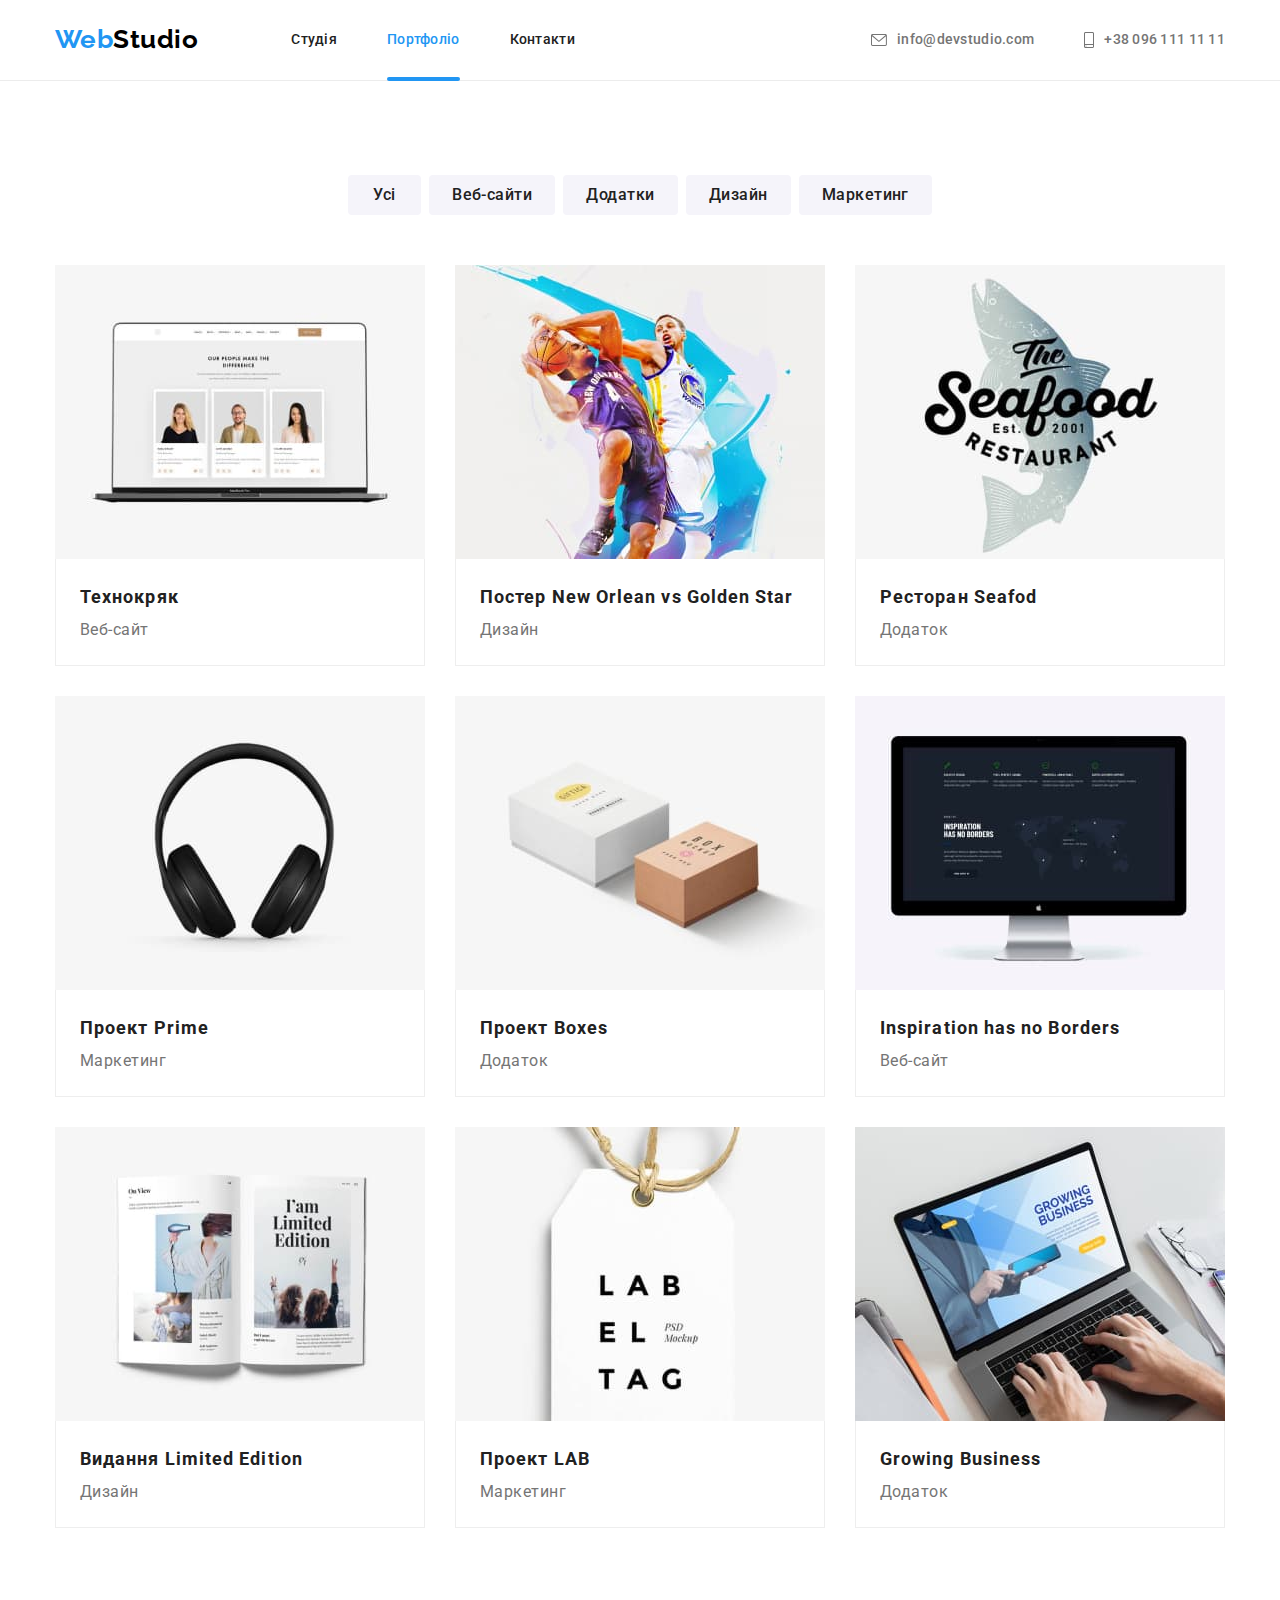
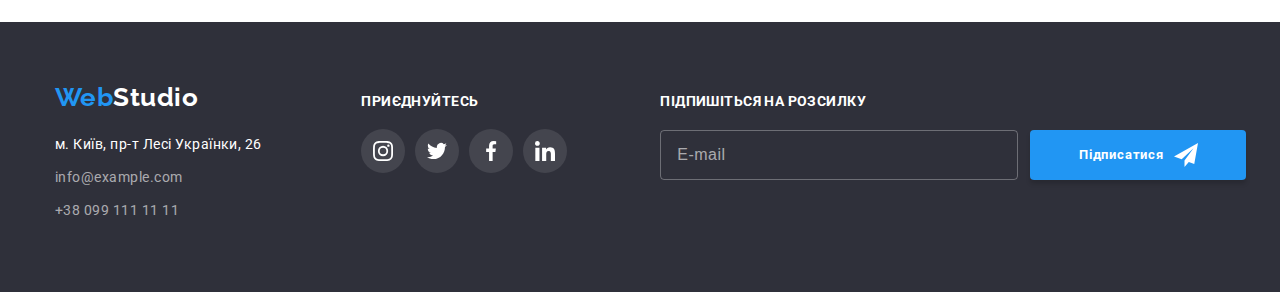
==== portfolio.html @ 1c7adef2 "initial commit" ====
<!DOCTYPE html>
<html lang="uk">
  <head>
    <meta charset="UTF-8" />
    <meta name="viewport" content="width=device-width, initial-scale=1.0" />
    <title>Студія</title>
    <link rel="preconnect" href="https://fonts.googleapis.com" />
    <link rel="preconnect" href="https://fonts.gstatic.com" crossorigin />
    <link
      href="https://fonts.googleapis.com/css2?family=Raleway:wght@700&family=Roboto:wght@400;500;700;900&display=swap"
      rel="stylesheet"
    />
    <link
      rel="stylesheet"
      href="https://cdnjs.cloudflare.com/ajax/libs/modern-normalize/1.1.0/modern-normalize.min.css"
      integrity="sha512-wpPYUAdjBVSE4KJnH1VR1HeZfpl1ub8YT/NKx4PuQ5NmX2tKuGu6U/JRp5y+Y8XG2tV+wKQpNHVUX03MfMFn9Q=="
      crossorigin="anonymous"
      referrerpolicy="no-referrer"
    />
    <link rel="stylesheet" href="./css/styles.css" />
  </head>

  <body>
    <!-------------------header------------------->
    <header class="page-header">
      <div class="container menu-container">
        <nav class="header-nav">
          <!--logo-->
          <a href="/index.html" class="logo link">
            <span class="logo-firstpart">Web</span
            ><span class="logo-secondpart">Studio</span>
          </a>
          <!---------------menu-------------------->
          <ul class="site-nav">
            <li class="site-nav-unit">
              <a href="./index.html" class="link">Студія</a>
            </li>
            <li class="site-nav-unit">
              <a href="./portfolio.html" class="link current">Портфоліо</a>
            </li>
            <li class="site-nav-unit"><a href="#" class="link">Контакти</a></li>
          </ul>
        </nav>

        <!---------------contacts-header--------------->
        <ul class="auth-nav">
          <li class="auth-nav-item item">
            <a href="mailto:info@devstudio.com" class="auth-nav-link link"
              ><svg class="address-icon" width="16" height="12">
                <use href="./images/icons.svg#icon-envelope"></use>
                ></svg
              ><span>info@devstudio.com</span>
            </a>
          </li>
          <li class="auth-nav-item item">
            <a href="tel:+380961111111" class="auth-nav-link link"
              ><svg class="address-icon" width="10" height="16">
                <use href="./images/icons.svg#icon-smartphone"></use>
                ></svg
              ><span>+38 096 111 11 11</span></a
            >
          </li>
        </ul>
      </div>
    </header>

    <main>
      <section class="portfolio">
        <div class="container">
          <h1 class="visually-hidden">Портфоліо</h1>

          <!--examples-categories-->
          <ul class="portfolio-buttons-list">
            <li>
              <button
                type="button"
                class="portfolio-button button secondary link"
              >
                Усі
              </button>
            </li>
            <li>
              <button
                type="button"
                class="portfolio-button button secondary link"
              >
                Веб-сайти
              </button>
            </li>
            <li>
              <button
                type="button"
                class="portfolio-button button secondary link"
              >
                Додатки
              </button>
            </li>
            <li>
              <button
                type="button"
                class="portfolio-button button secondary link"
              >
                Дизайн
              </button>
            </li>
            <li>
              <button
                type="button"
                class="portfolio-button button secondary link"
              >
                Маркетинг
              </button>
            </li>
          </ul>
          <!----------------------------Portfolio-------------------------------------->
          <ul class="portfolio-list list">
            <li class="portfolio-item">
              <a
                href="#"
                target="_blank"
                rel="noopener noreferrer"
                class="portfolio-link link"
              >
                <div class="portfolio-thumb">
                  <img
                    src="./images/portfolio-img-example-01.jpg"
                    alt="Відкритий ноутбук з зображенням головної сторінки сайту"
                    width="370"
                    height="294"
                  />
                  <div class="portfolio-overlay">
                    <p class="portfolio-overlay-text">
                      Ресурс пропонує комплексні пропозиції з різним рівнем
                      функціоналу та сервісів. Все це дозволить відвідувачу
                      отримати вичерпні відомості про компанію чи приватну
                      особу.
                    </p>
                  </div>
                </div>
                <div class="portfolio-item-info">
                  <h2 class="portfolio-item-title">Технокряк</h2>
                  <p class="portfolio-item-text">Веб-сайт</p>
                </div>
              </a>
            </li>
            <li class="portfolio-item">
              <a
                href="#"
                target="_blank"
                rel="noopener noreferrer"
                class="portfolio-link link"
              >
                <div class="portfolio-thumb">
                  <img
                    src="./images/portfolio-img-example-02.jpg"
                    alt="Активна гра в баскетбол"
                    width="370"
                    height="294"
                  />
                  <div class="portfolio-overlay">
                    <p class="portfolio-overlay-text">
                      Ресурс пропонує комплексні пропозиції з різним рівнем
                      функціоналу та сервісів. Все це дозволить відвідувачу
                      отримати вичерпні відомості про компанію чи приватну
                      особу.
                    </p>
                  </div>
                </div>

                <div class="portfolio-item-info">
                  <h2 class="portfolio-item-title">
                    Постер New Orlean vs Golden Star
                  </h2>
                  <p class="portfolio-item-text">Дизайн</p>
                </div>
              </a>
            </li>
            <li class="portfolio-item">
              <a
                href="#"
                target="_blank"
                rel="noopener noreferrer"
                class="portfolio-link link"
              >
                <div class="portfolio-thumb">
                  <img
                    src="./images/portfolio-img-example-03.jpg"
                    alt="Логотип ресторану-замовника"
                    width="370"
                    height="294"
                  />
                  <div class="portfolio-overlay">
                    <p class="portfolio-overlay-text">
                      Ресурс пропонує комплексні пропозиції з різним рівнем
                      функціоналу та сервісів. Все це дозволить відвідувачу
                      отримати вичерпні відомості про компанію чи приватну
                      особу.
                    </p>
                  </div>
                </div>

                <div class="portfolio-item-info">
                  <h2 class="portfolio-item-title">
                    Ресторан <span lang="en">Seafod</span>
                  </h2>
                  <p class="portfolio-item-text">Додаток</p>
                </div></a
              >
            </li>
            <li class="portfolio-item">
              <a
                href="#"
                target="_blank"
                rel="noopener noreferrer"
                class="portfolio-link link"
              >
                <div class="portfolio-thumb">
                  <img
                    src="./images/portfolio-img-example-04.jpg"
                    alt="Професійні навушники"
                    width="370"
                    height="294"
                  />
                  <div class="portfolio-overlay">
                    <p class="portfolio-overlay-text">
                      Ресурс пропонує комплексні пропозиції з різним рівнем
                      функціоналу та сервісів. Все це дозволить відвідувачу
                      отримати вичерпні відомості про компанію чи приватну
                      особу.
                    </p>
                  </div>
                </div>

                <div class="portfolio-item-info">
                  <h2 class="portfolio-item-title">
                    Проект <span lang="en">Prime</span>
                  </h2>
                  <p class="portfolio-item-text">Маркетинг</p>
                </div></a
              >
            </li>
            <li class="portfolio-item">
              <a
                href="#"
                target="_blank"
                rel="noopener noreferrer"
                class="portfolio-link link"
              >
                <div class="portfolio-thumb">
                  <img
                    src="./images/portfolio-img-example-05.jpg"
                    alt="Дві упаковочні коробки"
                    width="370"
                    height="294"
                  />
                  <div class="portfolio-overlay">
                    <p class="portfolio-overlay-text">
                      Ресурс пропонує комплексні пропозиції з різним рівнем
                      функціоналу та сервісів. Все це дозволить відвідувачу
                      отримати вичерпні відомості про компанію чи приватну
                      особу.
                    </p>
                  </div>
                </div>

                <div class="portfolio-item-info">
                  <h2 class="portfolio-item-title">
                    Проект <span lang="en">Boxes</span>
                  </h2>
                  <p class="portfolio-item-text">Додаток</p>
                </div></a
              >
            </li>
            <li class="portfolio-item">
              <a
                href="#"
                target="_blank"
                rel="noopener noreferrer"
                class="portfolio-link link"
              >
                <div class="portfolio-thumb">
                  <img
                    src="./images/portfolio-img-example-06.jpg"
                    alt="Екран монітора комп'ютера із зображенням головної сторінки зробленого студією сайта"
                    width="370"
                    height="294"
                  />
                  <div class="portfolio-overlay">
                    <p class="portfolio-overlay-text">
                      Ресурс пропонує комплексні пропозиції з різним рівнем
                      функціоналу та сервісів. Все це дозволить відвідувачу
                      отримати вичерпні відомості про компанію чи приватну
                      особу.
                    </p>
                  </div>
                </div>

                <div class="portfolio-item-info">
                  <h2 lang="en" class="portfolio-item-title">
                    Inspiration has no Borders
                  </h2>
                  <p class="portfolio-item-text">Веб-сайт</p>
                </div></a
              >
            </li>
            <li class="portfolio-item">
              <a
                href="#"
                target="_blank"
                rel="noopener noreferrer"
                class="portfolio-link link"
              >
                <div class="portfolio-thumb">
                  <img
                    src="./images/portfolio-img-example-07.jpg"
                    alt="Розгортка модного журналу"
                    width="370"
                    height="294"
                  />
                  <div class="portfolio-overlay">
                    <p class="portfolio-overlay-text">
                      Ресурс пропонує комплексні пропозиції з різним рівнем
                      функціоналу та сервісів. Все це дозволить відвідувачу
                      отримати вичерпні відомості про компанію чи приватну
                      особу.
                    </p>
                  </div>
                </div>

                <div class="portfolio-item-info">
                  <h2 class="portfolio-item-title">
                    Видання <span lang="en">Limited Edition</span>
                  </h2>
                  <p class="portfolio-item-text">Дизайн</p>
                </div>
              </a>
            </li>
            <li class="portfolio-item">
              <a
                href="#"
                target="_blank"
                rel="noopener noreferrer"
                class="portfolio-link link"
              >
                <div class="portfolio-thumb">
                  <img
                    src="./images/portfolio-img-example-08.jpg"
                    alt="Бірка з назвою проекта замовника"
                    width="370"
                    height="294"
                  />
                  <div class="portfolio-overlay">
                    <p class="portfolio-overlay-text">
                      Ресурс пропонує комплексні пропозиції з різним рівнем
                      функціоналу та сервісів. Все це дозволить відвідувачу
                      отримати вичерпні відомості про компанію чи приватну
                      особу.
                    </p>
                  </div>
                </div>

                <div class="portfolio-item-info">
                  <h3 class="portfolio-item-title">
                    Проект <span lang="en">LAB</span>
                  </h3>
                  <p class="portfolio-item-text">Маркетинг</p>
                </div></a
              >
            </li>
            <li class="portfolio-item">
              <a
                href="#"
                target="_blank"
                rel="noopener noreferrer"
                class="portfolio-link link"
              >
                <div class="portfolio-thumb">
                  <img
                    src="./images/portfolio-img-example-09.jpg"
                    alt="Клієнт з ноутбука заходить на сайт замовника"
                    width="370"
                    height="294"
                  />
                  <div class="portfolio-overlay">
                    <p class="portfolio-overlay-text">
                      Ресурс пропонує комплексні пропозиції з різним рівнем
                      функціоналу та сервісів. Все це дозволить відвідувачу
                      отримати вичерпні відомості про компанію чи приватну
                      особу.
                    </p>
                  </div>
                </div>

                <div class="portfolio-item-info">
                  <h3 class="portfolio-item-title" lang="en">
                    Growing Business
                  </h3>
                  <p class="portfolio-item-text">Додаток</p>
                </div></a
              >
            </li>
          </ul>
        </div>
      </section>
    </main>

    <footer class="footer">
      <div class="footer-container container">
        <div class="footer-section">
          <a href="/index.html" class="link logo">
            <span class="logo-firstpart">Web</span
            ><span class="logo-white-secondpart">Studio</span>
          </a>
          <address class="address">
            <ul>
              <li class="address-item">
                <a
                  href="https://goo.gl/maps/REf4FK5SUBbMHxeN7"
                  target="_blank"
                  rel="noopener
                nofollow
                noreferrer"
                  class="map-link link"
                  >м. Київ, пр-т Лесі Українки, 26</a
                >
              </li>
              <li class="address-item">
                <a href="mailto:info@example.com" class="address-link link"
                  >info@example.com</a
                >
              </li>
              <li class="address-item">
                <a href="tel:+380991111111" class="address-link link"
                  >+38 099 111 11 11</a
                >
              </li>
            </ul>
          </address>
        </div>

        <div class="footer-section">
          <p class="invitation">Приєднуйтесь</p>
          <ul class="footer-soc-list">
            <li class="footer-soc-item">
              <a class="footer-soc-link" href="#">
                <svg class="footer-soc-icon" width="20" height="20">
                  <use href="./images/icons.svg#icon-instagram"></use>
                  >
                </svg>
              </a>
            </li>
            <li class="footer-soc-item">
              <a class="footer-soc-link" href="#">
                <svg class="footer-soc-icon" width="20" height="20">
                  <use href="./images/icons.svg#icon-twitter"></use>
                  >
                </svg>
              </a>
            </li>
            <li class="footer-soc-item">
              <a class="footer-soc-link" href="#">
                <svg class="footer-soc-icon" width="20" height="20">
                  <use href="./images/icons.svg#icon-facebook"></use>
                  >
                </svg>
              </a>
            </li>
            <li class="footer-soc-item">
              <a class="footer-soc-link" href="#">
                <svg class="footer-soc-icon" width="20" height="20">
                  <use href="./images/icons.svg#icon-linkedin"></use>
                  >
                </svg>
              </a>
            </li>
          </ul>
        </div>

        <div class="subscribe-section">
          <p class="subscribe-text">Підпишіться на розсилку</p>
          <div class="subscribe-container">
            <label class="subscribe-label">
              <input
                type="email"
                class="subscribe-input"
                name="subscribe-email"
                placeholder="E-mail"
              />
            </label>
            <button class="subscribe-button" type="submit">
              Підписатися
              <svg class="subscribe-icon" width="24" height="24">
                <use href="./images/icons.svg#icon-subscribe"></use>
              </svg>
            </button>
          </div>
        </div>
      </div>
    </footer>
    <script>
      const { height: pageHeaderHeight } = document
        .querySelector(".page-header")
        .getBoundingClientRect();

      document.body.style.paddingTop = "${pageHeaderHeight}px";
    </script>
  </body>
</html>
---- css/styles.css ----
html {
  box-sizing: border-box;
}

*,
*::before,
*::after {
  box-sizing: inherit;
}

:root {
  --dark-text-color: #212121;
  --medium-text-color: #757575;
  --light-text-color: #ffffff;
  --accent-color: #2196f3;
  --light-background-color: #f5f5f5;
  --main-font: "Roboto", sans-serif;
  --primary-icon-color: #afb1b8;
  --transition-duration: color 250ms;
  --transition-timing-function: cubic-bezier(0.4, 0, 0.2, 1);
}

body {
  background-color: var(--light-text-color);
  color: var(--medium-text-color);
  font-family: var(--main-font);
  letter-spacing: 0.03em;
  margin: 0;
}

p,
h1,
h2,
h3,
h4,
h5,
h6 {
  margin: 0;
}

ul,
li {
  margin: 0;
  padding: 0;
  list-style: none;
}

.link {
  text-decoration: none;
}

.button {
  cursor: pointer;
}

img {
  display: block;
  max-width: 100%;
  height: auto;
}

.container {
  width: 1200px;
  padding: 0 15px;
  margin: 0 auto;
}

.section {
  padding: 94px 0;
}

.page-header {
  background-color: var(--light-text-color);
  display: flex;
  align-items: center;
  justify-content: space-between;
  border-bottom: 1px solid #ececec;
}

.logo {
  font-family: Raleway, sans-serif;
  font-size: 26px;
  font-weight: 700;
  line-height: 1.2;
  margin-right: 93px;
}

.logo-firstpart {
  color: var(--accent-color);
}

.logo-secondpart {
  color: #000000;
}

.header-nav {
  display: flex;
  align-items: center;
  justify-content: space-between;
}

.menu-container {
  display: flex;
  align-items: center;
}

.site-nav {
  display: flex;
  margin: 0;
}

.site-nav .site-nav-unit:not(:last-child) {
  margin-right: 50px;
}

.site-nav .link {
  position: relative;
  color: var(--dark-text-color);
  font-weight: 500;
  font-size: 14px;
  line-height: 1.14;
  letter-spacing: 0.02em;
  display: block;
  padding-top: 32px;
  padding-bottom: 32px;
}

.site-nav .link.current {
  color: var(--accent-color);
}

.site-nav .current::after {
  position: absolute;
  bottom: 0;
  left: 0;
  display: inline-block;
  content: "";
  border-radius: 2px;
  margin-bottom: -1px;
  width: 100%;
  height: 4px;
  background-color: var(--accent-color);
  opacity: 1;
}

.site-nav .link:hover,
.site-nav .link:focus,
.auth-nav .link:hover,
.auth-nav .link:focus,
.footer .link:focus,
.footer .link:hover {
  color: var(--accent-color);
}

.site-nav .link,
.auth-nav .link,
.footer .link,
.auth-nav-link {
  transition: color 250ms var(--transition-timing-function);
}

.auth-nav {
  display: flex;
  margin-left: auto;
}

.auth-nav .item + .item {
  margin-left: 50px;
}
/* ------------------------icons----------------- */
.address-icon {
  fill: var(--medium-text-color);
  margin-right: 10px;
}

.auth-nav-item {
  display: flex;
  justify-content: center;
}

.auth-nav-link {
  display: flex;
  align-items: center;
  color: #757575;
  font-weight: 500;
  font-size: 14px;
  line-height: 1.14;
  letter-spacing: 0.02em;
}

.auth-nav-link:hover,
.auth-nav-link:focus {
  color: var(--accent-color);
}

.auth-nav-link:hover .address-icon,
.auth-nav-link:focus .address-icon {
  fill: var(--accent-color);
}

.auth-nav-link .address-icon {
  transition: fill 250ms var(--transition-timing-function);
}

/* -----------------hero------------------- */
.hero {
  color: var(--light-text-color);
  text-align: center;
  background-color: #2f303a;
  padding-top: 200px;
  padding-bottom: 200px;

  max-width: 1600px;
  height: 600px;
  margin: 0 auto;

  background-color: #c4c4c4;
  background-image: linear-gradient(
      to right,
      rgba(47, 48, 58, 0.4),
      rgba(47, 48, 58, 0.4)
    ),
    url(../images/hero-background-image.jpg);

  background-repeat: no-repeat;
  background-position: center;
  background-size: cover;
}

.hero-title {
  text-align: center;
  font-size: 44px;
  font-weight: 900;
  line-height: 1.36;
  letter-spacing: 0.06em;
  text-transform: uppercase;
  margin: 0 auto 30px;
  max-width: 696px;
}

.hero-button,
.subscribe-button {
  color: var(--light-text-color);
  background-color: var(--accent-color);
  font-family: Roboto, sans-serif;
  font-weight: 700;
  line-height: 1.88;
  letter-spacing: 0.06em;
  box-shadow: 0px 4px 4px rgba(0, 0, 0, 0.15);
  display: inline-block;
  padding: 10px 32px;
  border-radius: 4px;
  border: none;
  min-width: 216px;
  text-align: center;

  transition: color 250ms var(--transition-timing-function),
    background-color 250ms var(--transition-timing-function);
}

.hero-button:hover,
.hero-button:focus,
.subscribe-button:hover,
.subscribe-button:focus {
  background-color: #188ce8;
  cursor: pointer;
}
/* ------------------advantages------------------ */
.advantages {
  font-size: 14px;
  padding-bottom: 0;
}

ul.advantages-list {
  display: flex;
  gap: 30px;
  padding: 0;
}

.visually-hidden {
  position: absolute;
  white-space: nowrap;
  width: 1px;
  height: 1px;
  overflow: hidden;
  border: 0;
  padding: 0;
  clip: rect(0 0 0 0);
  clip-path: inset(50%);
  margin: -1px;
}

.advantages-item {
  flex-basis: calc((100%-90px) / 4);
}

.advantages-item::before {
  display: block;
  content: "";
  height: 120px;
  margin-bottom: 30px;
  background-repeat: no-repeat;
  background-color: #f5f4fa;
  border-radius: 4px;
  background-position: center;
}

.icon-details::before {
  background-image: url(../images/antena.svg);
}

.icon-punktuality::before {
  background-image: url(../images/clock.svg);
}

.icon-planning::before {
  background-image: url(../images/diagram.svg);
}

.icon-modern-tech::before {
  background-image: url(../images/astronaut.svg);
}

.advantages-title {
  font-weight: 700;
  font-size: 14px;
  line-height: 1.14;
  text-transform: uppercase;
  text-align: left;
  margin-bottom: 10px;
  color: var(--dark-text-color);
}

.advantages p {
  line-height: 1.71;
}

h2 {
  font-size: 36px;
  font-weight: 700;
  line-height: 1.17;
}

.title {
  color: var(--dark-text-color);
  margin-bottom: 50px;
  text-align: center;
}

.portfolio-main {
  background-color: var(--light-text-color);
}

.portfolio-main-wrapper img {
  margin: 0;
}

.portfolio-main-wrapper {
  display: flex;
  gap: 30px;
  padding: 0;
}

.portfolio-main-item {
  position: relative;
}

.portfolio-main-title {
  position: absolute;
  bottom: 0;
  left: 0;
  width: 100%;
  height: 70px;
  font-weight: 700;
  font-size: 14px;
  line-height: 1.14;
  text-align: center;
  padding: 27px;
  letter-spacing: 0.03em;
  text-transform: uppercase;
  color: #ffffff;
  background-color: rgba(47, 48, 58, 0.8);
}

/* ------------------team----------------------- */
.team {
  line-height: 1.19;
  background-color: #f5f4fa;
}

.team-list {
  display: flex;
  gap: 30px;
  justify-content: space-between;
}

.team-member {
  background-color: var(--light-text-color);
  box-shadow: 0px 1px 3px rgba(0, 0, 0, 0.12), 0px 1px 1px rgba(0, 0, 0, 0.14),
    0px 2px 1px rgba(0, 0, 0, 0.2);
  border-radius: 0px 0px 4px 4px;
  text-align: center;
  max-width: calc((100%-90) / 4);
}

div.team-member-description {
  padding: 30px 10px;
}

.team-member-title {
  font-weight: 500;
  font-size: 16px;
  margin-bottom: 10px;
}

.team-soc-list {
  display: flex;
  align-items: center;
  justify-content: center;
  margin-top: 16px;
  gap: 10px;
}

.team-soc-link {
  width: 44px;
  height: 44px;
  border-radius: 50%;
  display: flex;
  align-items: center;
  justify-content: center;
  background-color: var(--light-text-color);
  transition: background-color 250ms var(--transition-timing-function);
}

.team-soc-link:hover,
.team-soc-link:focus,
.footer-soc-link:hover,
.footer-soc-link:focus {
  background-color: var(--accent-color);
}

.team-soc-link:hover .team-soc-icon,
.team-soc-link:focus .team-soc-icon {
  fill: var(--light-text-color);
}

.team-soc-icon {
  fill: var(--primary-icon-color);
  transition: fill 250ms var(--transition-timing-function);
}
/* ------------------------clients------------------------ */
.clients-list {
  display: flex;
  gap: 30px;
  height: 92px;
}

.clients-item {
  display: flex;
  width: calc((100%-150) / 6);
  height: 92px;
  align-items: center;
  justify-content: center;
}

.clients-link {
  display: flex;
  width: 100%;
  height: 100%;
  border: 1px solid var(--primary-icon-color);
  border-radius: 4px;
  justify-content: center;
  align-items: center;
  transition: border 250ms var(--transition-timing-function);
}

.clients-icon {
  fill: var(--primary-icon-color);
  transition: fill 250ms var(--transition-timing-function);
}

.clients-link:hover .clients-icon,
.clients-link:focus .clients-icon {
  fill: var(--accent-color);
}

.clients-link:hover,
.clients-link:focus {
  border: 1px solid var(--accent-color);
}

/* ------------------------------pogtfolio---------------------- */
.portfolio {
  background-color: var(--light-text-color);
  padding: 94px 0;
}

.portfolio-buttons-list {
  display: flex;
  gap: 8px;
  justify-content: center;
  margin-bottom: 50px;
}

.portfolio-button {
  font-family: Roboto, sans-serif;
  display: inline-block;
  padding: 6px 22px;
  border: 1px solid transparent;
  border-radius: 4px;
  min-width: 73px;
  transition: box-shadow 250ms var(--transition-timing-function);
}
.portfolio-button:hover,
.portfolio-button:focus,
.portfolio-link:hover,
.portfolio-link:focus {
  box-shadow: 0px 1px 1px rgba(0, 0, 0, 0.12), 0px 4px 4px rgba(0, 0, 0, 0.06),
    1px 4px 6px rgba(0, 0, 0, 0.16);
}

.portfolio-list {
  display: flex;
  flex-wrap: wrap;
  gap: 30px;
}

.portfolio-item {
  flex-basis: calc((100% - 60px) / 3);
}

.portfolio-link {
  display: block;
  width: 100%;
  height: 100%;
  transition: box-shadow 250ms var(--transition-timing-function);
}

/* .portfolio-link:hover,
.portfolio-link:focus {
  box-shadow: 0px 1px 1px rgba(0, 0, 0, 0.12), 0px 4px 4px rgba(0, 0, 0, 0.06),
    1px 4px 6px rgba(0, 0, 0, 0.16);
} */

.portfolio-item:nth-child(3n) {
  margin: 0;
}

.portfolio-item-title {
  color: var(--dark-text-color);
  font-weight: 700;
  font-size: 18px;
  line-height: 2;
  letter-spacing: 0.06em;
}

.portfolio-item-info {
  padding: 20px 24px;
  background-color: var(--light-text-color);
  border: 1px solid #eeeeee;
  border-top: transparent;
}

.portfolio-item-text {
  line-height: 1.88;
  color: var(--medium-text-color);
}

.portfolio-thumb {
  position: relative;
  overflow: hidden;
}

.portfolio-overlay {
  position: absolute;
  right: 0;
  bottom: 0;
  width: 100%;
  height: 100%;
  background-color: rgba(33, 150, 243, 0.9);

  transform: translateY(101%);
  transition: transform 250ms var(--transition-timing-function);
}

.portfolio-link:hover .portfolio-overlay,
.portfolio-link:hover .portfolio-overlay {
  transform: translateY(0);
}

.portfolio-overlay-text {
  position: absolute;
  color: var(--light-text-color);
  font-size: 18px;
  line-height: 1.56;
  letter-spacing: 0.03em;

  width: 100%;
  height: 100%;
  top: 0;
  padding: 63px 24px;
}

/* ---------------------footer--------------------- */
.logo-white-secondpart {
  color: var(--light-text-color);
}

.footer {
  position: relative;
  background-color: #2f303a;
  padding: 60px 0;
}

.footer .logo {
  display: inline-block;
  margin-bottom: 20px;
}

.footer .address {
  font-size: 14px;
  line-height: 1.71;
  font-style: normal;
}

.address-item {
  display: block;
  margin-bottom: 9px;
}

.map-link,
.address-link:not(:nth-last-child(n)) {
  margin-bottom: 9px;
}

.map-link {
  color: var(--light-text-color);
}
.footer .address-link {
  color: rgba(255, 255, 255, 0.6);
}

.footer-container {
  display: flex;
  align-items: baseline;
}

.footer-section:first-child {
  margin-right: 70px;
}

.footer-section:nth-child(2) {
  margin-right: 93px;
}

.invitation {
  font-weight: 700;
  font-size: 14px;
  line-height: 16px;
  letter-spacing: 0.03em;
  text-transform: uppercase;
  color: var(--light-text-color);
}

.footer-soc-list {
  display: flex;
  align-items: center;
  justify-content: center;
  margin-top: 20px;
  gap: 10px;
}

.footer-soc-link {
  width: 44px;
  height: 44px;
  border-radius: 50%;
  display: flex;
  align-items: center;
  justify-content: center;
  background-color: rgba(255, 255, 255, 0.1);
  fill: var(--light-text-color);
  transition: background-color 250ms var(--transition-timing-function),
    fill 250ms var(--transition-timing-function);
}
/* -----------------subscribe-footer----------------- */

.subscribe-text {
  display: block;
  font-weight: 700;
  font-size: 14px;
  line-height: 1.14;
  letter-spacing: 0.03em;
  text-transform: uppercase;
  color: var(--light-text-color);
  margin-bottom: 20px;
}

.subscribe-container {
  display: flex;
}

.subscribe-label {
  margin-right: 12px;
}

.subscribe-input {
  width: 358px;
  height: 50px;
  border-radius: 4px;
  font-size: 16px;
  padding: 15px 16px;
  color: var(--light-text-color);
  background-color: inherit;
  border: 1px solid rgba(255, 255, 255, 0.3);
  outline: transparent;
}

.subscribe-input::placeholder {
  font-size: 16px;
  line-height: 1.25;
  display: flex;
  align-items: center;
  letter-spacing: 0.03em;
  color: rgba(255, 255, 255, 0.6);
}

.subscribe-section .subscribe-button {
  display: flex;
  align-items: center;
  justify-content: center;
  gap: 10px;
  padding: 10px;
}

.subscribe-icon {
  display: block;
}
/* -----------------buttons-------------------------- */
.button {
  color: var(--dark-text-color);
  background-color: var(--light-background-color);
  font-weight: 500;
  font-size: 16px;
  line-height: 1.62;
  letter-spacing: 0.03em;
  cursor: pointer;

  transition: color 250ms var(--transition-timing-function),
    background-color 250ms var(--transition-timing-function);
}

.button.primary {
  color: var(--light-text-color);
  background-color: var(--accent-color);
}

.button.secondary {
  color: var(--dark-text-color);
  background-color: #f5f4fa;
}

.button.secondary:hover,
.button.secondary:focus {
  color: var(--light-text-color);
  background-color: var(--accent-color);
  box-shadow: 0px 3px 1px rgba(0, 0, 0, 0.1), 0px 1px 2px rgba(0, 0, 0, 0.08),
    0px 2px 2px rgba(0, 0, 0, 0.12);
  border-radius: 4px;
}

/* -------------------backdrop------------------- */
.backdrop {
  position: fixed;
  width: 100vw;
  height: 100vh;
  left: 0;
  top: 0;
  background-color: rgba(0, 0, 0, 0.2);
  opacity: 1;

  transition: opacity 250ms var(--transition-timing-function),
    visibility 250ms var(--transition-timing-function);
}

.backdrop.is-hidden .modal {
  transform: translate(-50%, -50%) scale(0.9);
  opacity: 0;
}

.modal {
  position: absolute;
  min-width: 528px;
  min-height: 581px;
  top: 50%;
  left: 50%;
  padding: 40px;
  background-color: var(--light-text-color);
  box-shadow: 0px 1px 3px rgba(0, 0, 0, 0.12), 0px 1px 1px rgba(0, 0, 0, 0.14),
    0px 2px 1px rgba(0, 0, 0, 0.2);
  border-radius: 4px;
  opacity: 1;

  transform: translate(-50%, -50%) scale(1);
  transition: transform 250ms var(--transition-timing-function),
    opacity 250ms var(--transition-timing-function);
}

.modal-close-button {
  position: absolute;
  top: 8px;
  right: 8px;
  width: 30px;
  height: 30px;

  border-radius: 50%;
  border: 1px solid rgba(0, 0, 0, 0.1);
  background-color: transparent;
  padding: 0;
  cursor: pointer;

  display: flex;
  align-items: center;
  justify-content: center;

  fill: #000000;
  transition: fill 250ms var(--transition-timing-function);
}

.modal-close-button:hover,
.modal-close-button:focus {
  fill: var(--accent-color);
}

.backdrop.is-hidden {
  opacity: 0;
  visibility: hidden;
  pointer-events: none;
}
/* -------------------form----------- */
.modal-title {
  display: inline-block;
  margin-bottom: 12px;
  font-weight: 700;
  font-size: 20px;
  line-height: 1.15;
  text-align: center;
  letter-spacing: 0.03em;

  color: var(--dark-text-color);
}

.modal-field {
  margin-bottom: 10px;
}

.modal-field:last-child {
  margin-bottom: 20px;
}

.input-wrap {
  position: relative;
}

.modal-input {
  width: 100%;
  height: 40px;
  border: 1px solid rgba(33, 33, 33, 0.2);
  border-radius: 4px;
  font-size: 16px;
  color: #000000;
  padding-left: 42px;

  outline: transparent;
  transition: border 250ms var(--transition-timing-function);
}

.modal-input:focus {
  border: 1px solid var(--accent-color);
}

.modal-input-icon {
  position: absolute;
  top: 50%;
  left: 12px;
  transform: translateY(-50%);
  fill: var(--dark-text-color);
  transition: fill 250ms var(--transition-timing-function);
}

.modal-input:focus + .modal-input-icon {
  fill: var(--accent-color);
}

.input-wrap:hover .modal-input-icon {
  fill: var(--accent-color);
}

.input-wrap:hover .modal-input {
  border: 1px solid var(--accent-color);
}

.modal-label {
  display: flex;
  flex-direction: column;
  margin-bottom: 4px;
  font-size: 12px;
  line-height: 1.17;
  letter-spacing: 0.01em;
  color: var(--medium-text-color);
}

.modal-input::placeholder {
  font-size: 12px;
  line-height: 1.17;
  letter-spacing: 0.01em;

  color: rgba(117, 117, 117, 0.5);
}

.user-comment {
  padding: 12px 16px;
  width: 100%;
  height: 120px;
  border: 1px solid rgba(33, 33, 33, 0.2);
  border-radius: 4px;
  resize: none;
  outline: transparent;
  transition: border 250ms var(--transition-timing-function);
}

.user-comment:focus,
.user-comment:hover {
  border: 1px solid var(--accent-color);
}

/* -------------checkbox-modal--------- */

.checkbox-field {
  display: flex;
  justify-content: center;
  align-items: center;
  margin-bottom: 30px;
}

.checkbox-input {
  /* -webkit-appearance: value;
  -moz-appearance: value;
  appearance: value;
*/
  position: absolute;
  /* white-space: nowrap; */
  width: 1px;
  height: 1px;
  overflow: hidden;
  border: 0;
  padding: 0;
  clip: rect(0 0 0 0);
  clip-path: inset(50%);
  margin: -1px;
}

.checkbox-icon {
  display: inline-block;
  width: 16px;
  height: 15px;

  border: 2px solid var(--dark-text-color);
  border-radius: 2px;
  margin-right: 8px;
}

.checkbox-input:checked + .checkbox-icon {
  border-color: var(--accent-color);
  background-color: var(--accent-color);
  background-image: url("../images/icon-check.svg");
  background-size: contain;
  background-origin: border-box;
}

.checkbox-label {
  font-size: 14px;
  line-height: 1.71;
  letter-spacing: 0.03em;
  color: var(--medium-text-color);
}

.checkbox-link {
  display: inline-block;
  color: var(--accent-color);
  border-bottom: 1px solid var(--accent-color);
}
/* ---------------------button-submit--------------------- */
.button-submit {
  margin: 0 auto;
  display: block;
  padding: 10px 20px;
  min-width: 200px;
  height: 50px;
  font-weight: 700;
  font-size: 16px;
  line-height: 1.88;
  letter-spacing: 0.06em;
  cursor: pointer;
  align-items: center;
  justify-content: center;
  border: none;
  border-radius: 4px;
  color: var(--light-text-color);
  background: var(--accent-color);
  box-shadow: 0px 4px 4px rgba(0, 0, 0, 0.15);
}
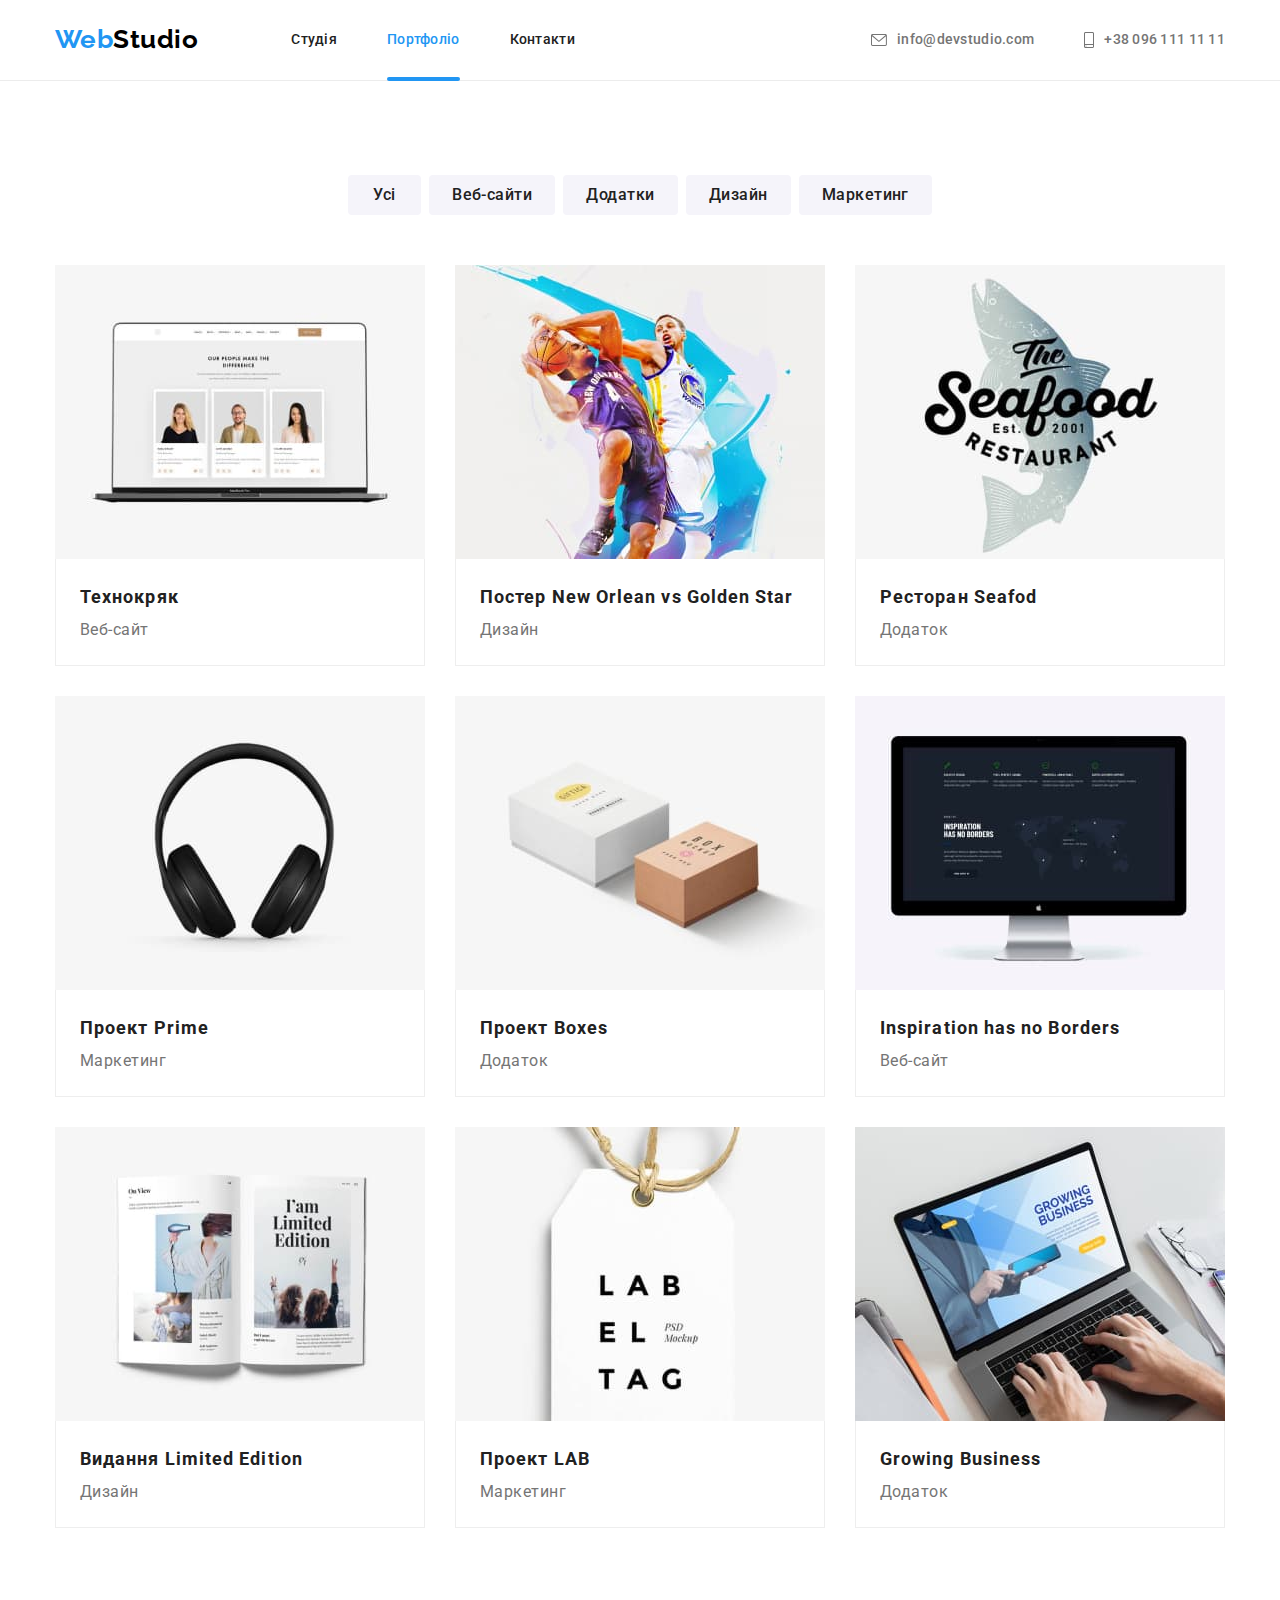
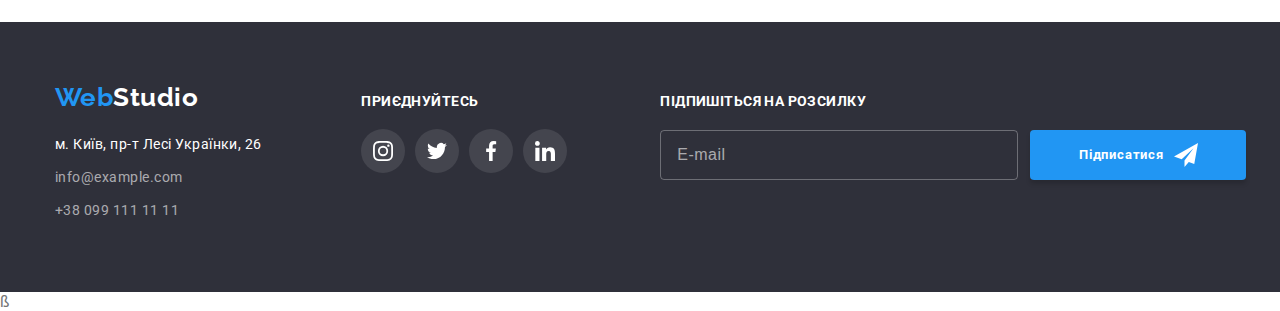
==== commit 47140a34: "header-section, footer-section, clients-section, team-section BEM classes" ====
--- a/portfolio.html
+++ b/portfolio.html
@@ -25,36 +25,42 @@
     <header class="page-header">
       <div class="container menu-container">
         <nav class="header-nav">
-          <!--logo-->
+          <!----------logo---------------->
           <a href="/index.html" class="logo link">
             <span class="logo-firstpart">Web</span
             ><span class="logo-secondpart">Studio</span>
           </a>
-          <!---------------menu-------------------->
+          <!----------menu---------------->
           <ul class="site-nav">
-            <li class="site-nav-unit">
-              <a href="./index.html" class="link">Студія</a>
-            </li>
-            <li class="site-nav-unit">
-              <a href="./portfolio.html" class="link current">Портфоліо</a>
-            </li>
-            <li class="site-nav-unit"><a href="#" class="link">Контакти</a></li>
+            <li class="site-nav__unit">
+              <a href="./index.html" class="site-nav__link link">Студія</a>
+            </li>
+            <li class="site-nav__unit">
+              <a
+                href="./portfolio.html"
+                class="site-nav__link link site-nav__link--current"
+                >Портфоліо</a
+              >
+            </li>
+            <li class="site-nav__unit">
+              <a href="#" class="site-nav__link link">Контакти</a>
+            </li>
           </ul>
         </nav>
 
-        <!---------------contacts-header--------------->
+        <!---------contacts-header--------->
         <ul class="auth-nav">
-          <li class="auth-nav-item item">
-            <a href="mailto:info@devstudio.com" class="auth-nav-link link"
-              ><svg class="address-icon" width="16" height="12">
+          <li class="auth-nav__item item">
+            <a href="mailto:info@devstudio.com" class="auth-nav__link link"
+              ><svg class="auth-nav__icon" width="16" height="12">
                 <use href="./images/icons.svg#icon-envelope"></use>
                 ></svg
               ><span>info@devstudio.com</span>
             </a>
           </li>
-          <li class="auth-nav-item item">
-            <a href="tel:+380961111111" class="auth-nav-link link"
-              ><svg class="address-icon" width="10" height="16">
+          <li class="auth-nav__item item">
+            <a href="tel:+380961111111" class="auth-nav__link link"
+              ><svg class="auth-nav__icon" width="10" height="16">
                 <use href="./images/icons.svg#icon-smartphone"></use>
                 ></svg
               ><span>+38 096 111 11 11</span></a
@@ -114,288 +120,288 @@
           </ul>
           <!----------------------------Portfolio-------------------------------------->
           <ul class="portfolio-list list">
-            <li class="portfolio-item">
-              <a
-                href="#"
-                target="_blank"
-                rel="noopener noreferrer"
-                class="portfolio-link link"
-              >
-                <div class="portfolio-thumb">
+            <li class="portfolio-list__item">
+              <a
+                href="#"
+                target="_blank"
+                rel="noopener noreferrer"
+                class="portfolio-product link"
+              >
+                <div class="portfolio-product__thumb">
                   <img
                     src="./images/portfolio-img-example-01.jpg"
                     alt="Відкритий ноутбук з зображенням головної сторінки сайту"
                     width="370"
                     height="294"
                   />
-                  <div class="portfolio-overlay">
-                    <p class="portfolio-overlay-text">
-                      Ресурс пропонує комплексні пропозиції з різним рівнем
-                      функціоналу та сервісів. Все це дозволить відвідувачу
-                      отримати вичерпні відомості про компанію чи приватну
-                      особу.
-                    </p>
-                  </div>
-                </div>
-                <div class="portfolio-item-info">
-                  <h2 class="portfolio-item-title">Технокряк</h2>
-                  <p class="portfolio-item-text">Веб-сайт</p>
-                </div>
-              </a>
-            </li>
-            <li class="portfolio-item">
-              <a
-                href="#"
-                target="_blank"
-                rel="noopener noreferrer"
-                class="portfolio-link link"
-              >
-                <div class="portfolio-thumb">
+                  <div class="portfolio-product__overlay">
+                    <p class="portfolio-product__overlay-text">
+                      Ресурс пропонує комплексні пропозиції з різним рівнем
+                      функціоналу та сервісів. Все це дозволить відвідувачу
+                      отримати вичерпні відомості про компанію чи приватну
+                      особу.
+                    </p>
+                  </div>
+                </div>
+                <div class="portfolio-product__info">
+                  <h2 class="portfolio-product__title">Технокряк</h2>
+                  <p class="portfolio-product__meta">Веб-сайт</p>
+                </div>
+              </a>
+            </li>
+            <li class="portfolio-list__item">
+              <a
+                href="#"
+                target="_blank"
+                rel="noopener noreferrer"
+                class="portfolio-product link"
+              >
+                <div class="portfolio-product__thumb">
                   <img
                     src="./images/portfolio-img-example-02.jpg"
                     alt="Активна гра в баскетбол"
                     width="370"
                     height="294"
                   />
-                  <div class="portfolio-overlay">
-                    <p class="portfolio-overlay-text">
-                      Ресурс пропонує комплексні пропозиції з різним рівнем
-                      функціоналу та сервісів. Все це дозволить відвідувачу
-                      отримати вичерпні відомості про компанію чи приватну
-                      особу.
-                    </p>
-                  </div>
-                </div>
-
-                <div class="portfolio-item-info">
-                  <h2 class="portfolio-item-title">
+                  <div class="portfolio-product__overlay">
+                    <p class="portfolio-product__overlay-text">
+                      Ресурс пропонує комплексні пропозиції з різним рівнем
+                      функціоналу та сервісів. Все це дозволить відвідувачу
+                      отримати вичерпні відомості про компанію чи приватну
+                      особу.
+                    </p>
+                  </div>
+                </div>
+
+                <div class="portfolio-product__info">
+                  <h2 class="portfolio-product__title">
                     Постер New Orlean vs Golden Star
                   </h2>
-                  <p class="portfolio-item-text">Дизайн</p>
-                </div>
-              </a>
-            </li>
-            <li class="portfolio-item">
-              <a
-                href="#"
-                target="_blank"
-                rel="noopener noreferrer"
-                class="portfolio-link link"
-              >
-                <div class="portfolio-thumb">
+                  <p class="portfolio-product__meta">Дизайн</p>
+                </div>
+              </a>
+            </li>
+            <li class="portfolio-list__item">
+              <a
+                href="#"
+                target="_blank"
+                rel="noopener noreferrer"
+                class="portfolio-product link"
+              >
+                <div class="portfolio-product__thumb">
                   <img
                     src="./images/portfolio-img-example-03.jpg"
                     alt="Логотип ресторану-замовника"
                     width="370"
                     height="294"
                   />
-                  <div class="portfolio-overlay">
-                    <p class="portfolio-overlay-text">
-                      Ресурс пропонує комплексні пропозиції з різним рівнем
-                      функціоналу та сервісів. Все це дозволить відвідувачу
-                      отримати вичерпні відомості про компанію чи приватну
-                      особу.
-                    </p>
-                  </div>
-                </div>
-
-                <div class="portfolio-item-info">
-                  <h2 class="portfolio-item-title">
+                  <div class="portfolio-product__overlay">
+                    <p class="portfolio-product__overlay-text">
+                      Ресурс пропонує комплексні пропозиції з різним рівнем
+                      функціоналу та сервісів. Все це дозволить відвідувачу
+                      отримати вичерпні відомості про компанію чи приватну
+                      особу.
+                    </p>
+                  </div>
+                </div>
+
+                <div class="portfolio-product__info">
+                  <h2 class="portfolio-product__title">
                     Ресторан <span lang="en">Seafod</span>
                   </h2>
-                  <p class="portfolio-item-text">Додаток</p>
+                  <p class="portfolio-product__meta">Додаток</p>
                 </div></a
               >
             </li>
-            <li class="portfolio-item">
-              <a
-                href="#"
-                target="_blank"
-                rel="noopener noreferrer"
-                class="portfolio-link link"
-              >
-                <div class="portfolio-thumb">
+            <li class="portfolio-list__item">
+              <a
+                href="#"
+                target="_blank"
+                rel="noopener noreferrer"
+                class="portfolio-product link"
+              >
+                <div class="portfolio-product__thumb">
                   <img
                     src="./images/portfolio-img-example-04.jpg"
                     alt="Професійні навушники"
                     width="370"
                     height="294"
                   />
-                  <div class="portfolio-overlay">
-                    <p class="portfolio-overlay-text">
-                      Ресурс пропонує комплексні пропозиції з різним рівнем
-                      функціоналу та сервісів. Все це дозволить відвідувачу
-                      отримати вичерпні відомості про компанію чи приватну
-                      особу.
-                    </p>
-                  </div>
-                </div>
-
-                <div class="portfolio-item-info">
-                  <h2 class="portfolio-item-title">
+                  <div class="portfolio-product__overlay">
+                    <p class="portfolio-product__overlay-text">
+                      Ресурс пропонує комплексні пропозиції з різним рівнем
+                      функціоналу та сервісів. Все це дозволить відвідувачу
+                      отримати вичерпні відомості про компанію чи приватну
+                      особу.
+                    </p>
+                  </div>
+                </div>
+
+                <div class="portfolio-product__info">
+                  <h2 class="portfolio-product__title">
                     Проект <span lang="en">Prime</span>
                   </h2>
-                  <p class="portfolio-item-text">Маркетинг</p>
+                  <p class="portfolio-product__meta">Маркетинг</p>
                 </div></a
               >
             </li>
-            <li class="portfolio-item">
-              <a
-                href="#"
-                target="_blank"
-                rel="noopener noreferrer"
-                class="portfolio-link link"
-              >
-                <div class="portfolio-thumb">
+            <li class="portfolio-list__item">
+              <a
+                href="#"
+                target="_blank"
+                rel="noopener noreferrer"
+                class="portfolio-product link"
+              >
+                <div class="portfolio-product__thumb">
                   <img
                     src="./images/portfolio-img-example-05.jpg"
                     alt="Дві упаковочні коробки"
                     width="370"
                     height="294"
                   />
-                  <div class="portfolio-overlay">
-                    <p class="portfolio-overlay-text">
-                      Ресурс пропонує комплексні пропозиції з різним рівнем
-                      функціоналу та сервісів. Все це дозволить відвідувачу
-                      отримати вичерпні відомості про компанію чи приватну
-                      особу.
-                    </p>
-                  </div>
-                </div>
-
-                <div class="portfolio-item-info">
-                  <h2 class="portfolio-item-title">
+                  <div class="portfolio-product__overlay">
+                    <p class="portfolio-product__overlay-text">
+                      Ресурс пропонує комплексні пропозиції з різним рівнем
+                      функціоналу та сервісів. Все це дозволить відвідувачу
+                      отримати вичерпні відомості про компанію чи приватну
+                      особу.
+                    </p>
+                  </div>
+                </div>
+
+                <div class="portfolio-product__info">
+                  <h2 class="portfolio-product__title">
                     Проект <span lang="en">Boxes</span>
                   </h2>
-                  <p class="portfolio-item-text">Додаток</p>
+                  <p class="portfolio-product__meta">Додаток</p>
                 </div></a
               >
             </li>
-            <li class="portfolio-item">
-              <a
-                href="#"
-                target="_blank"
-                rel="noopener noreferrer"
-                class="portfolio-link link"
-              >
-                <div class="portfolio-thumb">
+            <li class="portfolio-list__item">
+              <a
+                href="#"
+                target="_blank"
+                rel="noopener noreferrer"
+                class="portfolio-product link"
+              >
+                <div class="portfolio-product__thumb">
                   <img
                     src="./images/portfolio-img-example-06.jpg"
                     alt="Екран монітора комп'ютера із зображенням головної сторінки зробленого студією сайта"
                     width="370"
                     height="294"
                   />
-                  <div class="portfolio-overlay">
-                    <p class="portfolio-overlay-text">
-                      Ресурс пропонує комплексні пропозиції з різним рівнем
-                      функціоналу та сервісів. Все це дозволить відвідувачу
-                      отримати вичерпні відомості про компанію чи приватну
-                      особу.
-                    </p>
-                  </div>
-                </div>
-
-                <div class="portfolio-item-info">
-                  <h2 lang="en" class="portfolio-item-title">
+                  <div class="portfolio-product__overlay">
+                    <p class="portfolio-product__overlay-text">
+                      Ресурс пропонує комплексні пропозиції з різним рівнем
+                      функціоналу та сервісів. Все це дозволить відвідувачу
+                      отримати вичерпні відомості про компанію чи приватну
+                      особу.
+                    </p>
+                  </div>
+                </div>
+
+                <div class="portfolio-product__info">
+                  <h2 lang="en" class="portfolio-product__title">
                     Inspiration has no Borders
                   </h2>
-                  <p class="portfolio-item-text">Веб-сайт</p>
+                  <p class="portfolio-product__meta">Веб-сайт</p>
                 </div></a
               >
             </li>
-            <li class="portfolio-item">
-              <a
-                href="#"
-                target="_blank"
-                rel="noopener noreferrer"
-                class="portfolio-link link"
-              >
-                <div class="portfolio-thumb">
+            <li class="portfolio-list__item">
+              <a
+                href="#"
+                target="_blank"
+                rel="noopener noreferrer"
+                class="portfolio-product link"
+              >
+                <div class="portfolio-product__thumb">
                   <img
                     src="./images/portfolio-img-example-07.jpg"
                     alt="Розгортка модного журналу"
                     width="370"
                     height="294"
                   />
-                  <div class="portfolio-overlay">
-                    <p class="portfolio-overlay-text">
-                      Ресурс пропонує комплексні пропозиції з різним рівнем
-                      функціоналу та сервісів. Все це дозволить відвідувачу
-                      отримати вичерпні відомості про компанію чи приватну
-                      особу.
-                    </p>
-                  </div>
-                </div>
-
-                <div class="portfolio-item-info">
-                  <h2 class="portfolio-item-title">
+                  <div class="portfolio-product__overlay">
+                    <p class="portfolio-product__overlay-text">
+                      Ресурс пропонує комплексні пропозиції з різним рівнем
+                      функціоналу та сервісів. Все це дозволить відвідувачу
+                      отримати вичерпні відомості про компанію чи приватну
+                      особу.
+                    </p>
+                  </div>
+                </div>
+
+                <div class="portfolio-product__info">
+                  <h2 class="portfolio-product__title">
                     Видання <span lang="en">Limited Edition</span>
                   </h2>
-                  <p class="portfolio-item-text">Дизайн</p>
-                </div>
-              </a>
-            </li>
-            <li class="portfolio-item">
-              <a
-                href="#"
-                target="_blank"
-                rel="noopener noreferrer"
-                class="portfolio-link link"
-              >
-                <div class="portfolio-thumb">
+                  <p class="portfolio-product__meta">Дизайн</p>
+                </div>
+              </a>
+            </li>
+            <li class="portfolio-list__item">
+              <a
+                href="#"
+                target="_blank"
+                rel="noopener noreferrer"
+                class="portfolio-product link"
+              >
+                <div class="portfolio-product__thumb">
                   <img
                     src="./images/portfolio-img-example-08.jpg"
                     alt="Бірка з назвою проекта замовника"
                     width="370"
                     height="294"
                   />
-                  <div class="portfolio-overlay">
-                    <p class="portfolio-overlay-text">
-                      Ресурс пропонує комплексні пропозиції з різним рівнем
-                      функціоналу та сервісів. Все це дозволить відвідувачу
-                      отримати вичерпні відомості про компанію чи приватну
-                      особу.
-                    </p>
-                  </div>
-                </div>
-
-                <div class="portfolio-item-info">
-                  <h3 class="portfolio-item-title">
+                  <div class="portfolio-product__overlay">
+                    <p class="portfolio-product__overlay-text">
+                      Ресурс пропонує комплексні пропозиції з різним рівнем
+                      функціоналу та сервісів. Все це дозволить відвідувачу
+                      отримати вичерпні відомості про компанію чи приватну
+                      особу.
+                    </p>
+                  </div>
+                </div>
+
+                <div class="portfolio-product__info">
+                  <h3 class="portfolio-product__title">
                     Проект <span lang="en">LAB</span>
                   </h3>
-                  <p class="portfolio-item-text">Маркетинг</p>
+                  <p class="portfolio-product__meta">Маркетинг</p>
                 </div></a
               >
             </li>
-            <li class="portfolio-item">
-              <a
-                href="#"
-                target="_blank"
-                rel="noopener noreferrer"
-                class="portfolio-link link"
-              >
-                <div class="portfolio-thumb">
+            <li class="portfolio-list__item">
+              <a
+                href="#"
+                target="_blank"
+                rel="noopener noreferrer"
+                class="portfolio-product link"
+              >
+                <div class="portfolio-product__thumb">
                   <img
                     src="./images/portfolio-img-example-09.jpg"
                     alt="Клієнт з ноутбука заходить на сайт замовника"
                     width="370"
                     height="294"
                   />
-                  <div class="portfolio-overlay">
-                    <p class="portfolio-overlay-text">
-                      Ресурс пропонує комплексні пропозиції з різним рівнем
-                      функціоналу та сервісів. Все це дозволить відвідувачу
-                      отримати вичерпні відомості про компанію чи приватну
-                      особу.
-                    </p>
-                  </div>
-                </div>
-
-                <div class="portfolio-item-info">
-                  <h3 class="portfolio-item-title" lang="en">
+                  <div class="portfolio-product__overlay">
+                    <p class="portfolio-product__overlay-text">
+                      Ресурс пропонує комплексні пропозиції з різним рівнем
+                      функціоналу та сервісів. Все це дозволить відвідувачу
+                      отримати вичерпні відомості про компанію чи приватну
+                      особу.
+                    </p>
+                  </div>
+                </div>
+
+                <div class="portfolio-product__info">
+                  <h3 class="portfolio-product__title" lang="en">
                     Growing Business
                   </h3>
-                  <p class="portfolio-item-text">Додаток</p>
+                  <p class="portfolio-product__meta">Додаток</p>
                 </div></a
               >
             </li>
@@ -405,32 +411,34 @@
     </main>
 
     <footer class="footer">
-      <div class="footer-container container">
+      <div class="footer__container container">
         <div class="footer-section">
-          <a href="/index.html" class="link logo">
+          <a href="/index.html" class="link logo footer__logo">
             <span class="logo-firstpart">Web</span
-            ><span class="logo-white-secondpart">Studio</span>
+            ><span class="logo-secondpart footer__logo-secondpart">Studio</span>
           </a>
-          <address class="address">
+          <address class="footer-address">
             <ul>
-              <li class="address-item">
+              <li class="footer-address__item">
                 <a
                   href="https://goo.gl/maps/REf4FK5SUBbMHxeN7"
                   target="_blank"
                   rel="noopener
                 nofollow
                 noreferrer"
-                  class="map-link link"
+                  class="footer-address__map-link link"
                   >м. Київ, пр-т Лесі Українки, 26</a
                 >
               </li>
-              <li class="address-item">
-                <a href="mailto:info@example.com" class="address-link link"
+              <li class="footer-address__item">
+                <a
+                  href="mailto:info@example.com"
+                  class="footer-address__link link"
                   >info@example.com</a
                 >
               </li>
-              <li class="address-item">
-                <a href="tel:+380991111111" class="address-link link"
+              <li class="footer-address__item">
+                <a href="tel:+380991111111" class="footer-address__link link"
                   >+38 099 111 11 11</a
                 >
               </li>
@@ -438,36 +446,36 @@
           </address>
         </div>
 
-        <div class="footer-section">
-          <p class="invitation">Приєднуйтесь</p>
-          <ul class="footer-soc-list">
-            <li class="footer-soc-item">
-              <a class="footer-soc-link" href="#">
-                <svg class="footer-soc-icon" width="20" height="20">
+        <div class="footer-invitation">
+          <p class="footer-invitation__text">Приєднуйтесь</p>
+          <ul class="footer-invitation__soc-list">
+            <li class="footer-invitation__soc-item">
+              <a class="footer-invitation__soc-link" href="#">
+                <svg class="footer-invitation__soc-icon" width="20" height="20">
                   <use href="./images/icons.svg#icon-instagram"></use>
                   >
                 </svg>
               </a>
             </li>
-            <li class="footer-soc-item">
-              <a class="footer-soc-link" href="#">
-                <svg class="footer-soc-icon" width="20" height="20">
+            <li class="footer-invitation__soc-item">
+              <a class="footer-invitation__soc-link" href="#">
+                <svg class="footer-invitation__soc-icon" width="20" height="20">
                   <use href="./images/icons.svg#icon-twitter"></use>
                   >
                 </svg>
               </a>
             </li>
-            <li class="footer-soc-item">
-              <a class="footer-soc-link" href="#">
-                <svg class="footer-soc-icon" width="20" height="20">
+            <li class="footer-invitation__soc-item">
+              <a class="footer-invitation__soc-link" href="#">
+                <svg class="invitation__soc-icon" width="20" height="20">
                   <use href="./images/icons.svg#icon-facebook"></use>
                   >
                 </svg>
               </a>
             </li>
-            <li class="footer-soc-item">
-              <a class="footer-soc-link" href="#">
-                <svg class="footer-soc-icon" width="20" height="20">
+            <li class="footer-invitation__soc-item">
+              <a class="footer-invitation__soc-link" href="#">
+                <svg class="invitation__soc-icon" width="20" height="20">
                   <use href="./images/icons.svg#icon-linkedin"></use>
                   >
                 </svg>
@@ -476,20 +484,20 @@
           </ul>
         </div>
 
-        <div class="subscribe-section">
-          <p class="subscribe-text">Підпишіться на розсилку</p>
-          <div class="subscribe-container">
-            <label class="subscribe-label">
+        <div class="subscribe">
+          <p class="subscribe__text">Підпишіться на розсилку</p>
+          <div class="subscribe__container">
+            <label class="subscribe__label">
               <input
                 type="email"
-                class="subscribe-input"
+                class="subscribe__input"
                 name="subscribe-email"
                 placeholder="E-mail"
               />
             </label>
             <button class="subscribe-button" type="submit">
               Підписатися
-              <svg class="subscribe-icon" width="24" height="24">
+              <svg class="subscribe-button__icon" width="24" height="24">
                 <use href="./images/icons.svg#icon-subscribe"></use>
               </svg>
             </button>
@@ -497,6 +505,7 @@
         </div>
       </div>
     </footer>
+    ß
     <script>
       const { height: pageHeaderHeight } = document
         .querySelector(".page-header")
--- a/css/styles.css
+++ b/css/styles.css
@@ -109,11 +109,11 @@
   margin: 0;
 }
 
-.site-nav .site-nav-unit:not(:last-child) {
+.site-nav__unit:not(:last-child) {
   margin-right: 50px;
 }
 
-.site-nav .link {
+.site-nav__link {
   position: relative;
   color: var(--dark-text-color);
   font-weight: 500;
@@ -125,11 +125,11 @@
   padding-bottom: 32px;
 }
 
-.site-nav .link.current {
+.site-nav__link--current {
   color: var(--accent-color);
 }
 
-.site-nav .current::after {
+.site-nav__link--current::after {
   position: absolute;
   bottom: 0;
   left: 0;
@@ -143,19 +143,22 @@
   opacity: 1;
 }
 
-.site-nav .link:hover,
-.site-nav .link:focus,
-.auth-nav .link:hover,
-.auth-nav .link:focus,
-.footer .link:focus,
-.footer .link:hover {
+.site-nav__link:hover,
+.site-nav__link:focus,
+.auth-nav__link:hover,
+.auth-nav__link:focus,
+.footer-address__map-link:focus,
+.footer-address__map-link:hover,
+.footer-address__link:focus,
+.footer-address__link:hover {
   color: var(--accent-color);
 }
 
-.site-nav .link,
-.auth-nav .link,
-.footer .link,
-.auth-nav-link {
+.site-nav__link,
+.auth-nav__link,
+.footer-address__map-link,
+.footer-address__link,
+.auth-nav__link {
   transition: color 250ms var(--transition-timing-function);
 }
 
@@ -164,21 +167,21 @@
   margin-left: auto;
 }
 
-.auth-nav .item + .item {
+.auth-nav__item + .auth-nav__item {
   margin-left: 50px;
 }
 /* ------------------------icons----------------- */
-.address-icon {
+.auth-nav__icon {
   fill: var(--medium-text-color);
   margin-right: 10px;
 }
 
-.auth-nav-item {
-  display: flex;
-  justify-content: center;
-}
-
-.auth-nav-link {
+.auth-nav__item {
+  display: flex;
+  justify-content: center;
+}
+
+.auth-nav__link {
   display: flex;
   align-items: center;
   color: #757575;
@@ -188,17 +191,17 @@
   letter-spacing: 0.02em;
 }
 
-.auth-nav-link:hover,
-.auth-nav-link:focus {
+.auth-nav__link:hover,
+.auth-nav__link:focus {
   color: var(--accent-color);
 }
 
-.auth-nav-link:hover .address-icon,
-.auth-nav-link:focus .address-icon {
+.auth-nav__link:hover .auth-nav__icon,
+.auth-nav__link:focus .auth-nav__icon {
   fill: var(--accent-color);
 }
 
-.auth-nav-link .address-icon {
+.auth-nav__link .auth-nav__icon {
   transition: fill 250ms var(--transition-timing-function);
 }
 
@@ -290,7 +293,7 @@
   margin: -1px;
 }
 
-.advantages-item {
+.advantages-list__item {
   flex-basis: calc((100%-90px) / 4);
 }
 
@@ -321,7 +324,7 @@
   background-image: url(../images/astronaut.svg);
 }
 
-.advantages-title {
+.advantages-list__title {
   font-weight: 700;
   font-size: 14px;
   line-height: 1.14;
@@ -351,21 +354,21 @@
   background-color: var(--light-text-color);
 }
 
-.portfolio-main-wrapper img {
+.portfolio-point__img {
   margin: 0;
 }
 
-.portfolio-main-wrapper {
+.portfolio-main__wrapper {
   display: flex;
   gap: 30px;
   padding: 0;
 }
 
-.portfolio-main-item {
+.portfolio-point {
   position: relative;
 }
 
-.portfolio-main-title {
+.portfolio-point__title {
   position: absolute;
   bottom: 0;
   left: 0;
@@ -403,17 +406,17 @@
   max-width: calc((100%-90) / 4);
 }
 
-div.team-member-description {
+.team-member__description {
   padding: 30px 10px;
 }
 
-.team-member-title {
+.team-member__title {
   font-weight: 500;
   font-size: 16px;
   margin-bottom: 10px;
 }
 
-.team-soc-list {
+.soc-list {
   display: flex;
   align-items: center;
   justify-content: center;
@@ -421,7 +424,7 @@
   gap: 10px;
 }
 
-.team-soc-link {
+.soc-list__link {
   width: 44px;
   height: 44px;
   border-radius: 50%;
@@ -432,19 +435,17 @@
   transition: background-color 250ms var(--transition-timing-function);
 }
 
-.team-soc-link:hover,
-.team-soc-link:focus,
-.footer-soc-link:hover,
-.footer-soc-link:focus {
+.soc-list__link:hover,
+.soc-list__link:focus {
   background-color: var(--accent-color);
 }
 
-.team-soc-link:hover .team-soc-icon,
-.team-soc-link:focus .team-soc-icon {
+.soc-list__link:hover .soc-list__icon,
+.soc-list__link:focus .soc-list__icon {
   fill: var(--light-text-color);
 }
 
-.team-soc-icon {
+.soc-list__icon {
   fill: var(--primary-icon-color);
   transition: fill 250ms var(--transition-timing-function);
 }
@@ -455,7 +456,7 @@
   height: 92px;
 }
 
-.clients-item {
+.client {
   display: flex;
   width: calc((100%-150) / 6);
   height: 92px;
@@ -463,7 +464,7 @@
   justify-content: center;
 }
 
-.clients-link {
+.client__link {
   display: flex;
   width: 100%;
   height: 100%;
@@ -474,18 +475,18 @@
   transition: border 250ms var(--transition-timing-function);
 }
 
-.clients-icon {
+.client__icon {
   fill: var(--primary-icon-color);
   transition: fill 250ms var(--transition-timing-function);
 }
 
-.clients-link:hover .clients-icon,
-.clients-link:focus .clients-icon {
+.client__link:hover .client__icon,
+.client__link:focus .client__icon {
   fill: var(--accent-color);
 }
 
-.clients-link:hover,
-.clients-link:focus {
+.client__link:hover,
+.client__link:focus {
   border: 1px solid var(--accent-color);
 }
 
@@ -525,11 +526,11 @@
   gap: 30px;
 }
 
-.portfolio-item {
+.portfolio-list__item {
   flex-basis: calc((100% - 60px) / 3);
 }
 
-.portfolio-link {
+.portfolio-product {
   display: block;
   width: 100%;
   height: 100%;
@@ -542,11 +543,11 @@
     1px 4px 6px rgba(0, 0, 0, 0.16);
 } */
 
-.portfolio-item:nth-child(3n) {
+.portfolio-list__item:nth-child(3n) {
   margin: 0;
 }
 
-.portfolio-item-title {
+.portfolio-product__title {
   color: var(--dark-text-color);
   font-weight: 700;
   font-size: 18px;
@@ -554,24 +555,24 @@
   letter-spacing: 0.06em;
 }
 
-.portfolio-item-info {
+.portfolio-product__info {
   padding: 20px 24px;
   background-color: var(--light-text-color);
   border: 1px solid #eeeeee;
   border-top: transparent;
 }
 
-.portfolio-item-text {
+.portfolio-product__meta {
   line-height: 1.88;
   color: var(--medium-text-color);
 }
 
-.portfolio-thumb {
+.portfolio-product__thumb {
   position: relative;
   overflow: hidden;
 }
 
-.portfolio-overlay {
+.portfolio-product__overlay {
   position: absolute;
   right: 0;
   bottom: 0;
@@ -583,12 +584,12 @@
   transition: transform 250ms var(--transition-timing-function);
 }
 
-.portfolio-link:hover .portfolio-overlay,
-.portfolio-link:hover .portfolio-overlay {
+.portfolio-product__link:hover .portfolio-product__overlay,
+.portfolio-product__link:hover .portfolio-product__overlay {
   transform: translateY(0);
 }
 
-.portfolio-overlay-text {
+.portfolio-product__overlay-text {
   position: absolute;
   color: var(--light-text-color);
   font-size: 18px;
@@ -602,7 +603,7 @@
 }
 
 /* ---------------------footer--------------------- */
-.logo-white-secondpart {
+.footer__logo-secondpart {
   color: var(--light-text-color);
 }
 
@@ -612,35 +613,35 @@
   padding: 60px 0;
 }
 
-.footer .logo {
+.footer__logo {
   display: inline-block;
   margin-bottom: 20px;
 }
 
-.footer .address {
+.footer-address {
   font-size: 14px;
   line-height: 1.71;
   font-style: normal;
 }
 
-.address-item {
+.footer-address__item {
   display: block;
   margin-bottom: 9px;
 }
 
-.map-link,
-.address-link:not(:nth-last-child(n)) {
+.footer-address__map-link,
+.footer-address__link:not(:nth-last-child(n)) {
   margin-bottom: 9px;
 }
 
-.map-link {
+.footer-address__map-link {
   color: var(--light-text-color);
 }
-.footer .address-link {
+.footer-address__link {
   color: rgba(255, 255, 255, 0.6);
 }
 
-.footer-container {
+.footer__container {
   display: flex;
   align-items: baseline;
 }
@@ -649,11 +650,11 @@
   margin-right: 70px;
 }
 
-.footer-section:nth-child(2) {
+.footer-invitation:nth-child(2) {
   margin-right: 93px;
 }
 
-.invitation {
+.footer-invitation__text {
   font-weight: 700;
   font-size: 14px;
   line-height: 16px;
@@ -662,7 +663,7 @@
   color: var(--light-text-color);
 }
 
-.footer-soc-list {
+.footer-invitation__soc-list {
   display: flex;
   align-items: center;
   justify-content: center;
@@ -670,7 +671,7 @@
   gap: 10px;
 }
 
-.footer-soc-link {
+.footer-invitation__soc-link {
   width: 44px;
   height: 44px;
   border-radius: 50%;
@@ -682,9 +683,14 @@
   transition: background-color 250ms var(--transition-timing-function),
     fill 250ms var(--transition-timing-function);
 }
+
+.footer-invitation__soc-link:hover,
+.footer-invitation__soc-link:hover {
+  background-color: var(--accent-color);
+}
 /* -----------------subscribe-footer----------------- */
 
-.subscribe-text {
+.subscribe__text {
   display: block;
   font-weight: 700;
   font-size: 14px;
@@ -695,15 +701,15 @@
   margin-bottom: 20px;
 }
 
-.subscribe-container {
-  display: flex;
-}
-
-.subscribe-label {
+.subscribe__container {
+  display: flex;
+}
+
+.subscribe__label {
   margin-right: 12px;
 }
 
-.subscribe-input {
+.subscribe__input {
   width: 358px;
   height: 50px;
   border-radius: 4px;
@@ -715,7 +721,7 @@
   outline: transparent;
 }
 
-.subscribe-input::placeholder {
+.subscribe__input::placeholder {
   font-size: 16px;
   line-height: 1.25;
   display: flex;
@@ -724,7 +730,7 @@
   color: rgba(255, 255, 255, 0.6);
 }
 
-.subscribe-section .subscribe-button {
+.subscribe-button {
   display: flex;
   align-items: center;
   justify-content: center;
@@ -732,7 +738,7 @@
   padding: 10px;
 }
 
-.subscribe-icon {
+.subscribe-button__icon {
   display: block;
 }
 /* -----------------buttons-------------------------- */
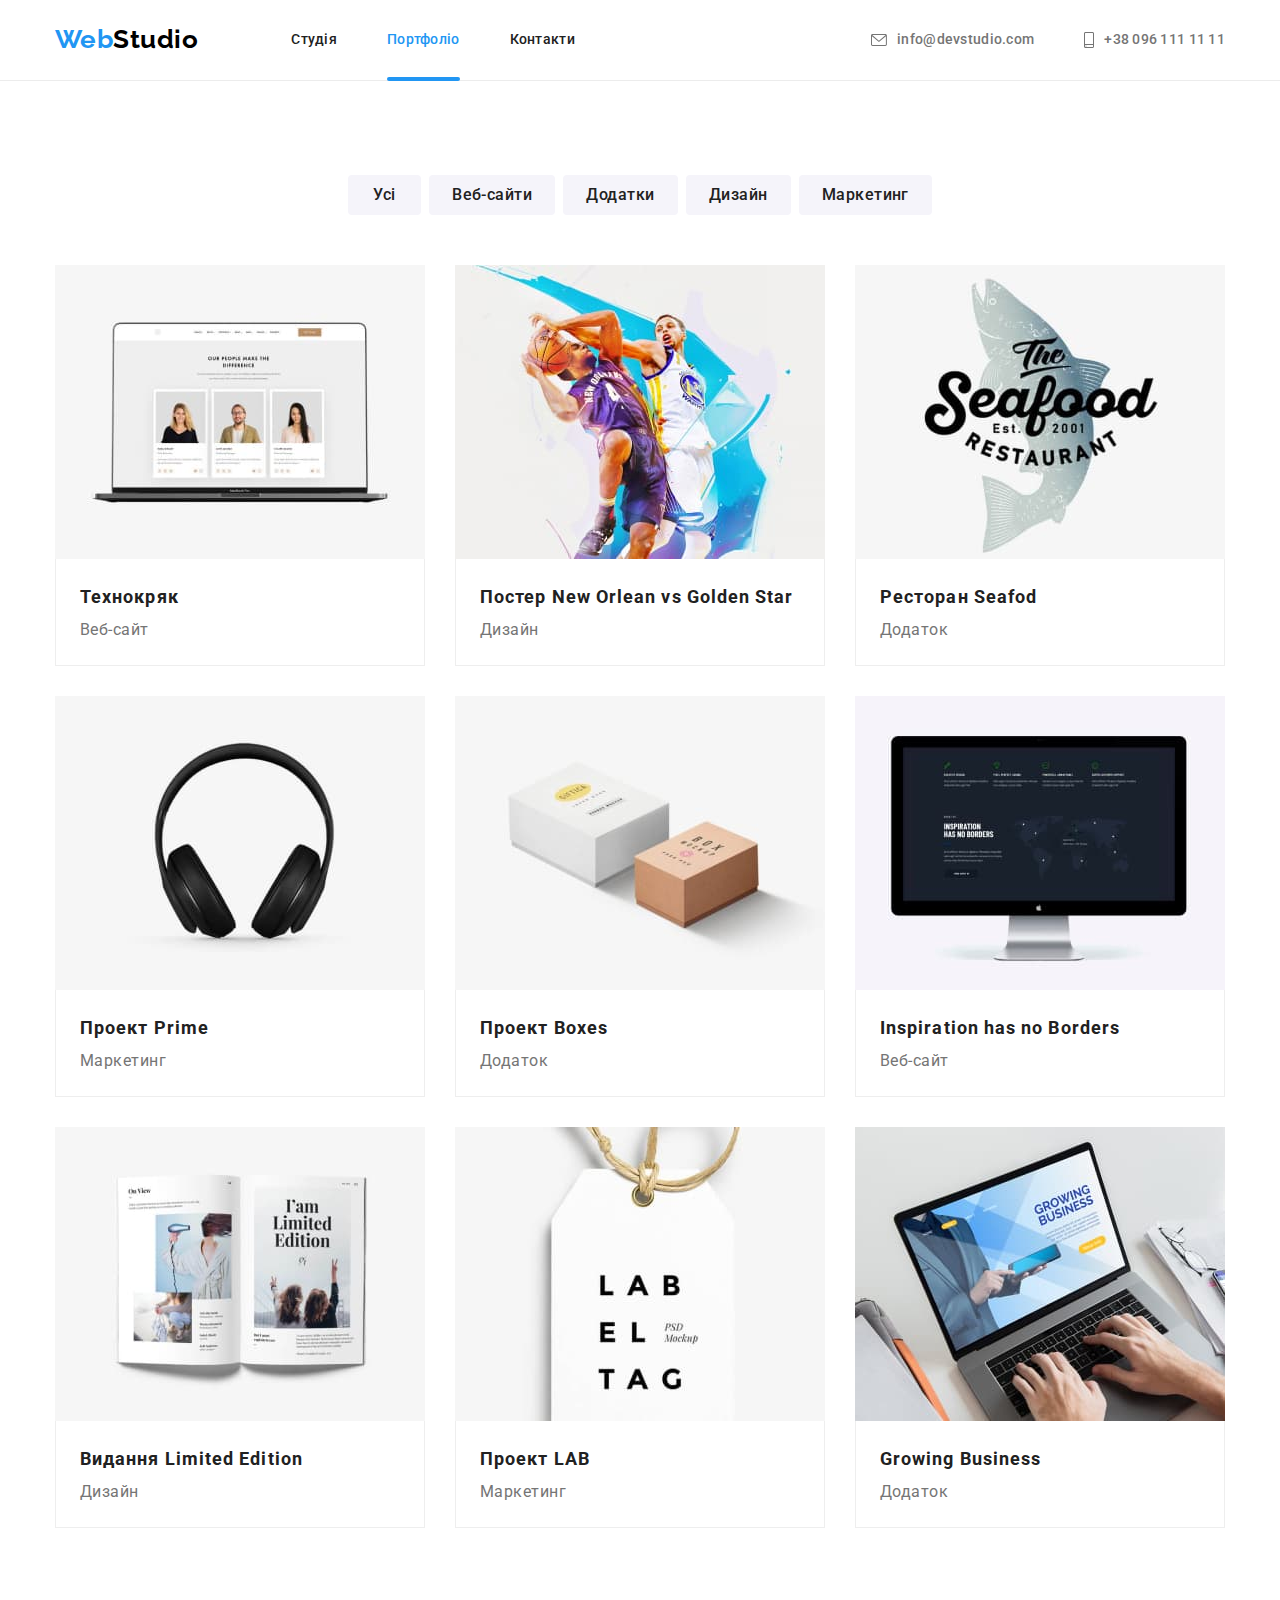
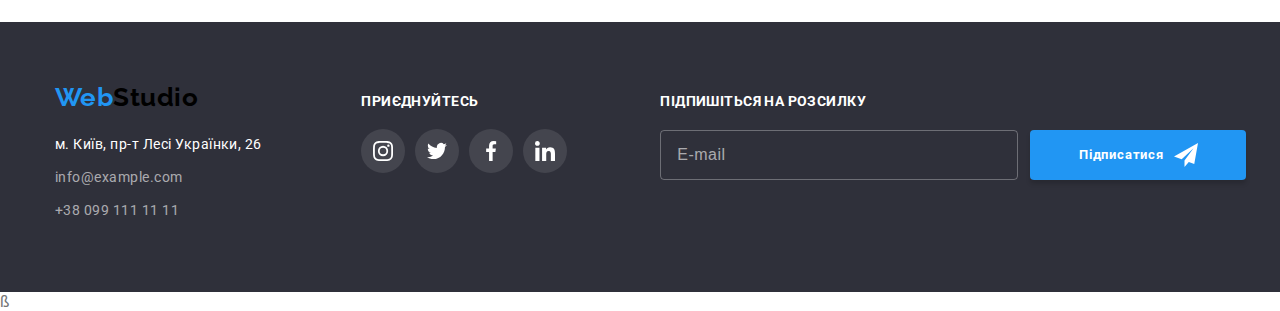
==== commit a38d4383: "makes sass-structure" ====
--- a/portfolio.html
+++ b/portfolio.html
@@ -18,6 +18,7 @@
       referrerpolicy="no-referrer"
     />
     <link rel="stylesheet" href="./css/styles.css" />
+    <link rel="stylesheet" href="./css/main.min.css" />
   </head>
 
   <body>
--- a/css/main.min.css
+++ b/css/main.min.css
@@ -0,0 +1 @@
+:root{--dark-text-color: #212121;--medium-text-color: #757575;--light-text-color: #ffffff;--accent-color: #2196f3;--light-background-color: #f5f5f5;--main-font: "Roboto", sans-serif;--primary-icon-color: #afb1b8;--transition-duration: color 250ms;--transition-timing-function: cubic-bezier(0.4, 0, 0.2, 1)}p,h1,h2,h3,h4,h5,h6{margin:0}ul,li{margin:0;padding:0;list-style:none}img{display:block;max-width:100%;height:auto}html{box-sizing:border-box}*,*::before,*::after{box-sizing:inherit}.button{cursor:pointer}.container{width:1200px;padding:0 15px;margin:0 auto}.section{padding:94px 0}body{background-color:var(--light-text-color);color:var(--medium-text-color);font-family:var(--main-font);letter-spacing:.03em;margin:0}.link{text-decoration:none}.section__title{font-size:36px;font-weight:700;line-height:1.17}.title{color:var(--dark-text-color);margin-bottom:50px;text-align:center}.visually-hidden{position:absolute;white-space:nowrap;width:1px;height:1px;overflow:hidden;border:0;padding:0;clip:rect(0 0 0 0);-webkit-clip-path:inset(50%);clip-path:inset(50%);margin:-1px}.page-header{background-color:var(--light-text-color);display:flex;align-items:center;justify-content:space-between;border-bottom:1px solid #ececec}.header-nav{display:flex;align-items:center;justify-content:space-between}.menu-container{display:flex;align-items:center}.site-nav{display:flex;margin:0}.site-nav__unit:not(:last-child){margin-right:50px}.site-nav__link{position:relative;color:var(--dark-text-color);font-weight:500;font-size:14px;line-height:1.14;letter-spacing:.02em;display:block;padding-top:32px;padding-bottom:32px}.site-nav__link--current{color:var(--accent-color)}.site-nav__link--current::after{position:absolute;bottom:0;left:0;display:inline-block;content:"";border-radius:2px;margin-bottom:-1px;width:100%;height:4px;background-color:var(--accent-color);opacity:1}.site-nav__link:hover,.site-nav__link:focus,.auth-nav__link:hover,.auth-nav__link:focus{color:var(--accent-color)}.site-nav__link,.auth-nav__link,.auth-nav__link{transition:color 250ms var(--transition-timing-function)}.auth-nav{display:flex;margin-left:auto}.auth-nav__item+.auth-nav__item{margin-left:50px}.auth-nav__icon{fill:var(--medium-text-color);margin-right:10px}.auth-nav__item{display:flex;justify-content:center}.auth-nav__link{display:flex;align-items:center;color:#757575;font-weight:500;font-size:14px;line-height:1.14;letter-spacing:.02em}.auth-nav__link:hover,.auth-nav__link:focus{color:var(--accent-color)}.auth-nav__link:hover .auth-nav__icon,.auth-nav__link:focus .auth-nav__icon{fill:var(--accent-color)}.auth-nav__link .auth-nav__icon{transition:fill 250ms var(--transition-timing-function)}.hero{color:var(--light-text-color);text-align:center;background-color:#2f303a;padding-top:200px;padding-bottom:200px;max-width:1600px;height:600px;margin:0 auto;background-color:#c4c4c4;background-image:linear-gradient(to right, rgba(47, 48, 58, 0.4), rgba(47, 48, 58, 0.4)),url(../images/hero-background-image.jpg);background-repeat:no-repeat;background-position:center;background-size:cover}.hero-title{text-align:center;font-size:44px;font-weight:900;line-height:1.36;letter-spacing:.06em;text-transform:uppercase;margin:0 auto 30px;max-width:696px}.hero-button,.subscribe-button{color:var(--light-text-color);background-color:var(--accent-color);font-family:Roboto,sans-serif;font-weight:700;line-height:1.88;letter-spacing:.06em;box-shadow:0px 4px 4px rgba(0,0,0,.15);display:inline-block;padding:10px 32px;border-radius:4px;border:none;min-width:216px;text-align:center;transition:color 250ms var(--transition-timing-function),background-color 250ms var(--transition-timing-function)}.hero-button:hover,.hero-button:focus,.subscribe-button:hover,.subscribe-button:focus{background-color:#188ce8;cursor:pointer}.advantages{font-size:14px;padding-bottom:0}.advantages-list{display:flex;gap:30px;padding:0}.advantages-list__item{flex-basis:calc((100% - 90px)/4)}.advantages-item::before{display:block;content:"";height:120px;margin-bottom:30px;background-repeat:no-repeat;background-color:#f5f4fa;border-radius:4px;background-position:center}.icon-details::before{background-image:url(../images/antena.svg)}.icon-punktuality::before{background-image:url(../images/clock.svg)}.icon-planning::before{background-image:url(../images/diagram.svg)}.icon-modern-tech::before{background-image:url(../images/astronaut.svg)}.advantages-list__title{font-weight:700;font-size:14px;line-height:1.14;text-transform:uppercase;text-align:left;margin-bottom:10px;color:var(--dark-text-color)}.advantages-list__text{line-height:1.71}.portfolio-main{background-color:var(--light-text-color)}.portfolio-point__img{margin:0}.portfolio-main__wrapper{display:flex;gap:30px;padding:0}.portfolio-point{position:relative}.portfolio-point__title{position:absolute;bottom:0;left:0;width:100%;height:70px;font-weight:700;font-size:14px;line-height:1.14;text-align:center;padding:27px;letter-spacing:.03em;text-transform:uppercase;color:#fff;background-color:rgba(47,48,58,.8)}.team{line-height:1.19;background-color:#f5f4fa}.team-list{display:flex;gap:30px;justify-content:space-between}.team-member{background-color:var(--light-text-color);box-shadow:0px 1px 3px rgba(0,0,0,.12),0px 1px 1px rgba(0,0,0,.14),0px 2px 1px rgba(0,0,0,.2);border-radius:0px 0px 4px 4px;text-align:center;max-width:calc((100% - 90px)/4)}.team-member__description{padding:30px 10px}.team-member__title{font-weight:500;font-size:16px;margin-bottom:10px}.soc-list{display:flex;align-items:center;justify-content:center;margin-top:16px;gap:10px}.soc-list__link{width:44px;height:44px;border-radius:50%;display:flex;align-items:center;justify-content:center;background-color:var(--light-text-color);transition:background-color 250ms var(--transition-timing-function)}.soc-list__link:hover,.soc-list__link:focus{background-color:var(--accent-color)}.soc-list__link:hover .soc-list__icon,.soc-list__link:focus .soc-list__icon{fill:var(--light-text-color)}.soc-list__icon{fill:var(--primary-icon-color);transition:fill 250ms var(--transition-timing-function)}.clients-list{display:flex;gap:30px;height:92px}.client{display:flex;width:calc((100% - 150px)/6);height:92px;align-items:center;justify-content:center}.client__link{display:flex;width:100%;height:100%;border:1px solid var(--primary-icon-color);border-radius:4px;justify-content:center;align-items:center;transition:border 250ms var(--transition-timing-function)}.client__icon{fill:var(--primary-icon-color);transition:fill 250ms var(--transition-timing-function)}.client__link:hover .client__icon,.client__link:focus .client__icon{fill:var(--accent-color)}.client__link:hover,.client__link:focus{border:1px solid var(--accent-color)}.portfolio{background-color:var(--light-text-color);padding:94px 0}.portfolio-buttons-list{display:flex;gap:8px;justify-content:center;margin-bottom:50px}.portfolio-button{font-family:Roboto,sans-serif;display:inline-block;padding:6px 22px;border:1px solid rgba(0,0,0,0);border-radius:4px;min-width:73px;transition:box-shadow 250ms var(--transition-timing-function)}.portfolio-button:hover,.portfolio-button:focus,.portfolio-link:hover,.portfolio-link:focus{box-shadow:0px 1px 1px rgba(0,0,0,.12),0px 4px 4px rgba(0,0,0,.06),1px 4px 6px rgba(0,0,0,.16)}.portfolio-list{display:flex;flex-wrap:wrap;gap:30px}.portfolio-list__item{flex-basis:calc((100% - 60px)/3)}.portfolio-product{display:block;width:100%;height:100%;transition:box-shadow 250ms var(--transition-timing-function)}.portfolio-list__item:nth-child(3n){margin:0}.portfolio-product__title{color:var(--dark-text-color);font-weight:700;font-size:18px;line-height:2;letter-spacing:.06em}.portfolio-product__info{padding:20px 24px;background-color:var(--light-text-color);border:1px solid #eee;border-top:rgba(0,0,0,0)}.portfolio-product__meta{line-height:1.88;color:var(--medium-text-color)}.portfolio-product__thumb{position:relative;overflow:hidden}.portfolio-product__overlay{position:absolute;right:0;bottom:0;width:100%;height:100%;background-color:rgba(33,150,243,.9);transform:translateY(101%);transition:transform 250ms var(--transition-timing-function)}.portfolio-product__link:hover .portfolio-product__overlay,.portfolio-product__link:hover .portfolio-product__overlay{transform:translateY(0)}.portfolio-product__overlay-text{position:absolute;color:var(--light-text-color);font-size:18px;line-height:1.56;letter-spacing:.03em;width:100%;height:100%;top:0;padding:63px 24px}.footer__logo-secondpart{color:var(--light-text-color)}.footer{position:relative;background-color:#2f303a;padding:60px 0}.footer__logo{display:inline-block;margin-bottom:20px}.footer__container{display:flex;align-items:baseline}.footer-section:first-child{margin-right:70px}.footer-address{font-size:14px;line-height:1.71;font-style:normal}.footer-address__item{display:block;margin-bottom:9px}.footer-address__map-link,.footer-address__link:not(:nth-last-child(n)){margin-bottom:9px}.footer-address__map-link{color:var(--light-text-color)}.footer-address__link{color:rgba(255,255,255,.6)}.footer-address__map-link:focus,.footer-address__map-link:hover,.footer-address__link:focus,.footer-address__link:hover{color:var(--accent-color)}.footer-address__map-link,.footer-address__link{transition:color 250ms var(--transition-timing-function)}.footer-invitation{margin-right:93px}.footer-invitation__text{font-weight:700;font-size:14px;line-height:16px;letter-spacing:.03em;text-transform:uppercase;color:var(--light-text-color)}.footer-invitation__soc-list{display:flex;align-items:center;justify-content:center;margin-top:20px;gap:10px}.footer-invitation__soc-link{width:44px;height:44px;border-radius:50%;display:flex;align-items:center;justify-content:center;background-color:rgba(255,255,255,.1);fill:var(--light-text-color);transition:background-color 250ms var(--transition-timing-function),fill 250ms var(--transition-timing-function)}.footer-invitation__soc-link:hover,.footer-invitation__soc-link:hover{background-color:var(--accent-color)}.subscribe__text{display:block;font-weight:700;font-size:14px;line-height:1.14;letter-spacing:.03em;text-transform:uppercase;color:var(--light-text-color);margin-bottom:20px}.subscribe__container{display:flex}.subscribe__label{margin-right:12px}.subscribe__input{width:358px;height:50px;border-radius:4px;font-size:16px;padding:15px 16px;color:var(--light-text-color);background-color:inherit;border:1px solid rgba(255,255,255,.3);outline:rgba(0,0,0,0)}.subscribe__input::-moz-placeholder{font-size:16px;line-height:1.25;display:flex;align-items:center;letter-spacing:.03em;color:rgba(255,255,255,.6)}.subscribe__input:-ms-input-placeholder{font-size:16px;line-height:1.25;display:flex;align-items:center;letter-spacing:.03em;color:rgba(255,255,255,.6)}.subscribe__input::placeholder{font-size:16px;line-height:1.25;display:flex;align-items:center;letter-spacing:.03em;color:rgba(255,255,255,.6)}.subscribe-button{display:flex;align-items:center;justify-content:center;gap:10px;padding:10px}.subscribe-button__icon{display:block}.logo{font-family:Raleway,sans-serif;font-size:26px;font-weight:700;line-height:1.2;margin-right:93px}.logo-firstpart{color:var(--accent-color)}.logo-secondpart{color:#000}.backdrop{position:fixed;width:100vw;height:100vh;left:0;top:0;background-color:rgba(0,0,0,.2);opacity:1;transition:opacity 250ms var(--transition-timing-function),visibility 250ms var(--transition-timing-function)}.backdrop.is-hidden .modal{transform:translate(-50%, -50%) scale(0.9);opacity:0}.modal{position:absolute;min-width:528px;min-height:581px;top:50%;left:50%;padding:40px;background-color:var(--light-text-color);box-shadow:0px 1px 3px rgba(0,0,0,.12),0px 1px 1px rgba(0,0,0,.14),0px 2px 1px rgba(0,0,0,.2);border-radius:4px;opacity:1;transform:translate(-50%, -50%) scale(1);transition:transform 250ms var(--transition-timing-function),opacity 250ms var(--transition-timing-function)}.modal-close-button{position:absolute;top:8px;right:8px;width:30px;height:30px;border-radius:50%;border:1px solid rgba(0,0,0,.1);background-color:rgba(0,0,0,0);padding:0;cursor:pointer;display:flex;align-items:center;justify-content:center;fill:#000;transition:fill 250ms var(--transition-timing-function)}.modal-close-button:hover,.modal-close-button:focus{fill:var(--accent-color)}.backdrop.is-hidden{opacity:0;visibility:hidden;pointer-events:none}.modal-title{display:inline-block;margin-bottom:12px;font-weight:700;font-size:20px;line-height:1.15;text-align:center;letter-spacing:.03em;color:var(--dark-text-color)}.modal-field{margin-bottom:10px}.modal-field:last-child{margin-bottom:20px}.input-wrap{position:relative}.modal-input{width:100%;height:40px;border:1px solid rgba(33,33,33,.2);border-radius:4px;font-size:16px;color:#000;padding-left:42px;outline:rgba(0,0,0,0);transition:border 250ms var(--transition-timing-function)}.modal-input:focus{border:1px solid var(--accent-color)}.modal-input-icon{position:absolute;top:50%;left:12px;transform:translateY(-50%);fill:var(--dark-text-color);transition:fill 250ms var(--transition-timing-function)}.modal-input:focus+.modal-input-icon{fill:var(--accent-color)}.input-wrap:hover .modal-input-icon{fill:var(--accent-color)}.input-wrap:hover .modal-input{border:1px solid var(--accent-color)}.modal-label{display:flex;flex-direction:column;margin-bottom:4px;font-size:12px;line-height:1.17;letter-spacing:.01em;color:var(--medium-text-color)}.modal-input::-moz-placeholder{font-size:12px;line-height:1.17;letter-spacing:.01em;color:rgba(117,117,117,.5)}.modal-input:-ms-input-placeholder{font-size:12px;line-height:1.17;letter-spacing:.01em;color:rgba(117,117,117,.5)}.modal-input::placeholder{font-size:12px;line-height:1.17;letter-spacing:.01em;color:rgba(117,117,117,.5)}.user-comment{padding:12px 16px;width:100%;height:120px;border:1px solid rgba(33,33,33,.2);border-radius:4px;resize:none;outline:rgba(0,0,0,0);transition:border 250ms var(--transition-timing-function)}.user-comment:focus,.user-comment:hover{border:1px solid var(--accent-color)}.checkbox-field{display:flex;justify-content:center;align-items:center;margin-bottom:30px}.checkbox-input{position:absolute;width:1px;height:1px;overflow:hidden;border:0;padding:0;clip:rect(0 0 0 0);-webkit-clip-path:inset(50%);clip-path:inset(50%);margin:-1px}.checkbox-icon{display:inline-block;width:16px;height:15px;border:2px solid var(--dark-text-color);border-radius:2px;margin-right:8px}.checkbox-input:checked+.checkbox-icon{border-color:var(--accent-color);background-color:var(--accent-color);background-image:url("../images/icon-check.svg");background-size:contain;background-origin:border-box}.checkbox-label{font-size:14px;line-height:1.71;letter-spacing:.03em;color:var(--medium-text-color)}.checkbox-link{display:inline-block;color:var(--accent-color);border-bottom:1px solid var(--accent-color)}.button-submit{margin:0 auto;display:block;padding:10px 20px;min-width:200px;height:50px;font-weight:700;font-size:16px;line-height:1.88;letter-spacing:.06em;cursor:pointer;align-items:center;justify-content:center;border:none;border-radius:4px;color:var(--light-text-color);background:var(--accent-color);box-shadow:0px 4px 4px rgba(0,0,0,.15)}.button{color:var(--dark-text-color);background-color:var(--light-background-color);font-weight:500;font-size:16px;line-height:1.62;letter-spacing:.03em;cursor:pointer;transition:color 250ms var(--transition-timing-function),background-color 250ms var(--transition-timing-function)}.button.primary{color:var(--light-text-color);background-color:var(--accent-color)}.button.secondary{color:var(--dark-text-color);background-color:#f5f4fa}.button.secondary:hover,.button.secondary:focus{color:var(--light-text-color);background-color:var(--accent-color);box-shadow:0px 3px 1px rgba(0,0,0,.1),0px 1px 2px rgba(0,0,0,.08),0px 2px 2px rgba(0,0,0,.12);border-radius:4px}/*# sourceMappingURL=main.min.css.map */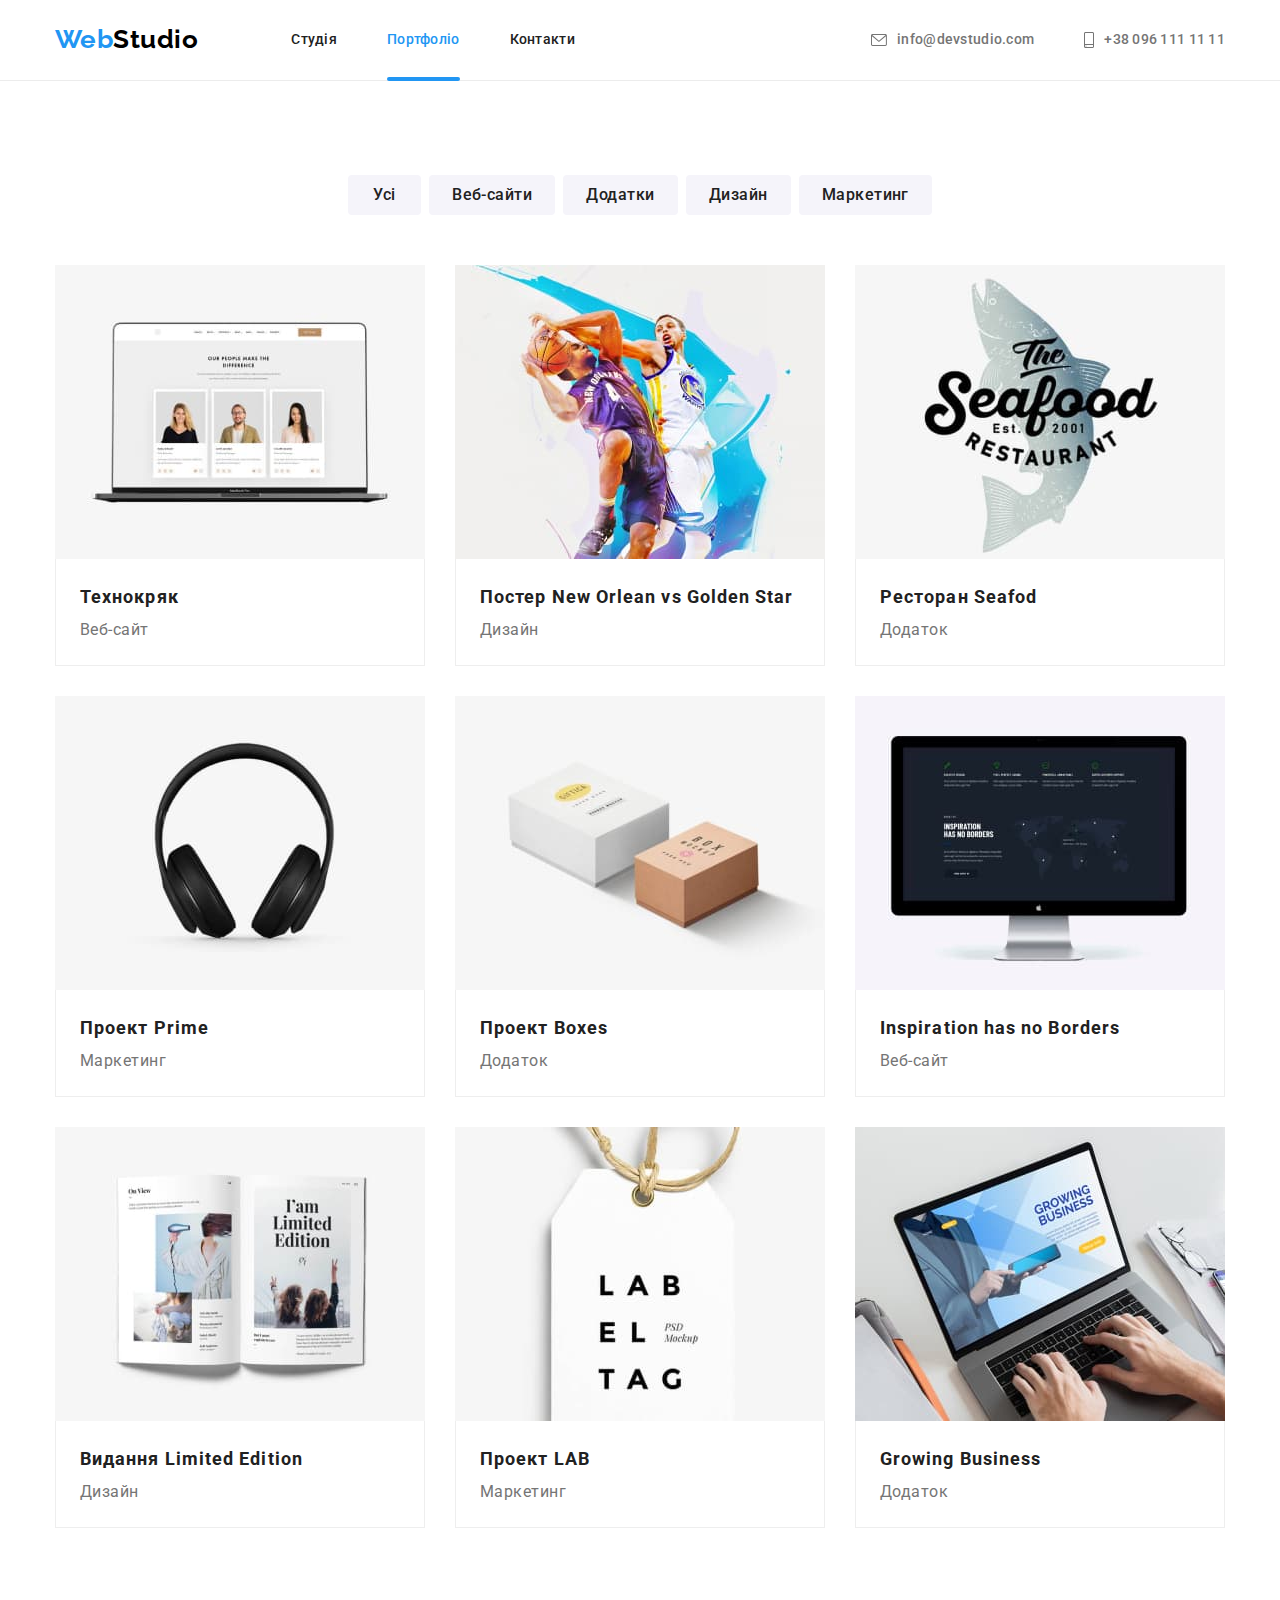
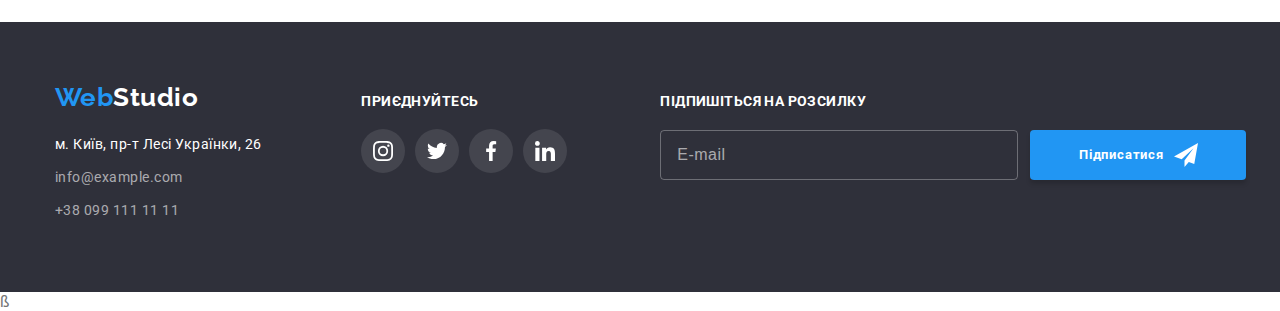
==== commit f4427f35: "concatenation &" ====
--- a/portfolio.html
+++ b/portfolio.html
@@ -17,7 +17,6 @@
       crossorigin="anonymous"
       referrerpolicy="no-referrer"
     />
-    <link rel="stylesheet" href="./css/styles.css" />
     <link rel="stylesheet" href="./css/main.min.css" />
   </head>
 
--- a/css/main.min.css
+++ b/css/main.min.css
@@ -1 +1 @@
-:root{--dark-text-color: #212121;--medium-text-color: #757575;--light-text-color: #ffffff;--accent-color: #2196f3;--light-background-color: #f5f5f5;--main-font: "Roboto", sans-serif;--primary-icon-color: #afb1b8;--transition-duration: color 250ms;--transition-timing-function: cubic-bezier(0.4, 0, 0.2, 1)}p,h1,h2,h3,h4,h5,h6{margin:0}ul,li{margin:0;padding:0;list-style:none}img{display:block;max-width:100%;height:auto}html{box-sizing:border-box}*,*::before,*::after{box-sizing:inherit}.button{cursor:pointer}.container{width:1200px;padding:0 15px;margin:0 auto}.section{padding:94px 0}body{background-color:var(--light-text-color);color:var(--medium-text-color);font-family:var(--main-font);letter-spacing:.03em;margin:0}.link{text-decoration:none}.section__title{font-size:36px;font-weight:700;line-height:1.17}.title{color:var(--dark-text-color);margin-bottom:50px;text-align:center}.visually-hidden{position:absolute;white-space:nowrap;width:1px;height:1px;overflow:hidden;border:0;padding:0;clip:rect(0 0 0 0);-webkit-clip-path:inset(50%);clip-path:inset(50%);margin:-1px}.page-header{background-color:var(--light-text-color);display:flex;align-items:center;justify-content:space-between;border-bottom:1px solid #ececec}.header-nav{display:flex;align-items:center;justify-content:space-between}.menu-container{display:flex;align-items:center}.site-nav{display:flex;margin:0}.site-nav__unit:not(:last-child){margin-right:50px}.site-nav__link{position:relative;color:var(--dark-text-color);font-weight:500;font-size:14px;line-height:1.14;letter-spacing:.02em;display:block;padding-top:32px;padding-bottom:32px}.site-nav__link--current{color:var(--accent-color)}.site-nav__link--current::after{position:absolute;bottom:0;left:0;display:inline-block;content:"";border-radius:2px;margin-bottom:-1px;width:100%;height:4px;background-color:var(--accent-color);opacity:1}.site-nav__link:hover,.site-nav__link:focus,.auth-nav__link:hover,.auth-nav__link:focus{color:var(--accent-color)}.site-nav__link,.auth-nav__link,.auth-nav__link{transition:color 250ms var(--transition-timing-function)}.auth-nav{display:flex;margin-left:auto}.auth-nav__item+.auth-nav__item{margin-left:50px}.auth-nav__icon{fill:var(--medium-text-color);margin-right:10px}.auth-nav__item{display:flex;justify-content:center}.auth-nav__link{display:flex;align-items:center;color:#757575;font-weight:500;font-size:14px;line-height:1.14;letter-spacing:.02em}.auth-nav__link:hover,.auth-nav__link:focus{color:var(--accent-color)}.auth-nav__link:hover .auth-nav__icon,.auth-nav__link:focus .auth-nav__icon{fill:var(--accent-color)}.auth-nav__link .auth-nav__icon{transition:fill 250ms var(--transition-timing-function)}.hero{color:var(--light-text-color);text-align:center;background-color:#2f303a;padding-top:200px;padding-bottom:200px;max-width:1600px;height:600px;margin:0 auto;background-color:#c4c4c4;background-image:linear-gradient(to right, rgba(47, 48, 58, 0.4), rgba(47, 48, 58, 0.4)),url(../images/hero-background-image.jpg);background-repeat:no-repeat;background-position:center;background-size:cover}.hero-title{text-align:center;font-size:44px;font-weight:900;line-height:1.36;letter-spacing:.06em;text-transform:uppercase;margin:0 auto 30px;max-width:696px}.hero-button,.subscribe-button{color:var(--light-text-color);background-color:var(--accent-color);font-family:Roboto,sans-serif;font-weight:700;line-height:1.88;letter-spacing:.06em;box-shadow:0px 4px 4px rgba(0,0,0,.15);display:inline-block;padding:10px 32px;border-radius:4px;border:none;min-width:216px;text-align:center;transition:color 250ms var(--transition-timing-function),background-color 250ms var(--transition-timing-function)}.hero-button:hover,.hero-button:focus,.subscribe-button:hover,.subscribe-button:focus{background-color:#188ce8;cursor:pointer}.advantages{font-size:14px;padding-bottom:0}.advantages-list{display:flex;gap:30px;padding:0}.advantages-list__item{flex-basis:calc((100% - 90px)/4)}.advantages-item::before{display:block;content:"";height:120px;margin-bottom:30px;background-repeat:no-repeat;background-color:#f5f4fa;border-radius:4px;background-position:center}.icon-details::before{background-image:url(../images/antena.svg)}.icon-punktuality::before{background-image:url(../images/clock.svg)}.icon-planning::before{background-image:url(../images/diagram.svg)}.icon-modern-tech::before{background-image:url(../images/astronaut.svg)}.advantages-list__title{font-weight:700;font-size:14px;line-height:1.14;text-transform:uppercase;text-align:left;margin-bottom:10px;color:var(--dark-text-color)}.advantages-list__text{line-height:1.71}.portfolio-main{background-color:var(--light-text-color)}.portfolio-point__img{margin:0}.portfolio-main__wrapper{display:flex;gap:30px;padding:0}.portfolio-point{position:relative}.portfolio-point__title{position:absolute;bottom:0;left:0;width:100%;height:70px;font-weight:700;font-size:14px;line-height:1.14;text-align:center;padding:27px;letter-spacing:.03em;text-transform:uppercase;color:#fff;background-color:rgba(47,48,58,.8)}.team{line-height:1.19;background-color:#f5f4fa}.team-list{display:flex;gap:30px;justify-content:space-between}.team-member{background-color:var(--light-text-color);box-shadow:0px 1px 3px rgba(0,0,0,.12),0px 1px 1px rgba(0,0,0,.14),0px 2px 1px rgba(0,0,0,.2);border-radius:0px 0px 4px 4px;text-align:center;max-width:calc((100% - 90px)/4)}.team-member__description{padding:30px 10px}.team-member__title{font-weight:500;font-size:16px;margin-bottom:10px}.soc-list{display:flex;align-items:center;justify-content:center;margin-top:16px;gap:10px}.soc-list__link{width:44px;height:44px;border-radius:50%;display:flex;align-items:center;justify-content:center;background-color:var(--light-text-color);transition:background-color 250ms var(--transition-timing-function)}.soc-list__link:hover,.soc-list__link:focus{background-color:var(--accent-color)}.soc-list__link:hover .soc-list__icon,.soc-list__link:focus .soc-list__icon{fill:var(--light-text-color)}.soc-list__icon{fill:var(--primary-icon-color);transition:fill 250ms var(--transition-timing-function)}.clients-list{display:flex;gap:30px;height:92px}.client{display:flex;width:calc((100% - 150px)/6);height:92px;align-items:center;justify-content:center}.client__link{display:flex;width:100%;height:100%;border:1px solid var(--primary-icon-color);border-radius:4px;justify-content:center;align-items:center;transition:border 250ms var(--transition-timing-function)}.client__icon{fill:var(--primary-icon-color);transition:fill 250ms var(--transition-timing-function)}.client__link:hover .client__icon,.client__link:focus .client__icon{fill:var(--accent-color)}.client__link:hover,.client__link:focus{border:1px solid var(--accent-color)}.portfolio{background-color:var(--light-text-color);padding:94px 0}.portfolio-buttons-list{display:flex;gap:8px;justify-content:center;margin-bottom:50px}.portfolio-button{font-family:Roboto,sans-serif;display:inline-block;padding:6px 22px;border:1px solid rgba(0,0,0,0);border-radius:4px;min-width:73px;transition:box-shadow 250ms var(--transition-timing-function)}.portfolio-button:hover,.portfolio-button:focus,.portfolio-link:hover,.portfolio-link:focus{box-shadow:0px 1px 1px rgba(0,0,0,.12),0px 4px 4px rgba(0,0,0,.06),1px 4px 6px rgba(0,0,0,.16)}.portfolio-list{display:flex;flex-wrap:wrap;gap:30px}.portfolio-list__item{flex-basis:calc((100% - 60px)/3)}.portfolio-product{display:block;width:100%;height:100%;transition:box-shadow 250ms var(--transition-timing-function)}.portfolio-list__item:nth-child(3n){margin:0}.portfolio-product__title{color:var(--dark-text-color);font-weight:700;font-size:18px;line-height:2;letter-spacing:.06em}.portfolio-product__info{padding:20px 24px;background-color:var(--light-text-color);border:1px solid #eee;border-top:rgba(0,0,0,0)}.portfolio-product__meta{line-height:1.88;color:var(--medium-text-color)}.portfolio-product__thumb{position:relative;overflow:hidden}.portfolio-product__overlay{position:absolute;right:0;bottom:0;width:100%;height:100%;background-color:rgba(33,150,243,.9);transform:translateY(101%);transition:transform 250ms var(--transition-timing-function)}.portfolio-product__link:hover .portfolio-product__overlay,.portfolio-product__link:hover .portfolio-product__overlay{transform:translateY(0)}.portfolio-product__overlay-text{position:absolute;color:var(--light-text-color);font-size:18px;line-height:1.56;letter-spacing:.03em;width:100%;height:100%;top:0;padding:63px 24px}.footer__logo-secondpart{color:var(--light-text-color)}.footer{position:relative;background-color:#2f303a;padding:60px 0}.footer__logo{display:inline-block;margin-bottom:20px}.footer__container{display:flex;align-items:baseline}.footer-section:first-child{margin-right:70px}.footer-address{font-size:14px;line-height:1.71;font-style:normal}.footer-address__item{display:block;margin-bottom:9px}.footer-address__map-link,.footer-address__link:not(:nth-last-child(n)){margin-bottom:9px}.footer-address__map-link{color:var(--light-text-color)}.footer-address__link{color:rgba(255,255,255,.6)}.footer-address__map-link:focus,.footer-address__map-link:hover,.footer-address__link:focus,.footer-address__link:hover{color:var(--accent-color)}.footer-address__map-link,.footer-address__link{transition:color 250ms var(--transition-timing-function)}.footer-invitation{margin-right:93px}.footer-invitation__text{font-weight:700;font-size:14px;line-height:16px;letter-spacing:.03em;text-transform:uppercase;color:var(--light-text-color)}.footer-invitation__soc-list{display:flex;align-items:center;justify-content:center;margin-top:20px;gap:10px}.footer-invitation__soc-link{width:44px;height:44px;border-radius:50%;display:flex;align-items:center;justify-content:center;background-color:rgba(255,255,255,.1);fill:var(--light-text-color);transition:background-color 250ms var(--transition-timing-function),fill 250ms var(--transition-timing-function)}.footer-invitation__soc-link:hover,.footer-invitation__soc-link:hover{background-color:var(--accent-color)}.subscribe__text{display:block;font-weight:700;font-size:14px;line-height:1.14;letter-spacing:.03em;text-transform:uppercase;color:var(--light-text-color);margin-bottom:20px}.subscribe__container{display:flex}.subscribe__label{margin-right:12px}.subscribe__input{width:358px;height:50px;border-radius:4px;font-size:16px;padding:15px 16px;color:var(--light-text-color);background-color:inherit;border:1px solid rgba(255,255,255,.3);outline:rgba(0,0,0,0)}.subscribe__input::-moz-placeholder{font-size:16px;line-height:1.25;display:flex;align-items:center;letter-spacing:.03em;color:rgba(255,255,255,.6)}.subscribe__input:-ms-input-placeholder{font-size:16px;line-height:1.25;display:flex;align-items:center;letter-spacing:.03em;color:rgba(255,255,255,.6)}.subscribe__input::placeholder{font-size:16px;line-height:1.25;display:flex;align-items:center;letter-spacing:.03em;color:rgba(255,255,255,.6)}.subscribe-button{display:flex;align-items:center;justify-content:center;gap:10px;padding:10px}.subscribe-button__icon{display:block}.logo{font-family:Raleway,sans-serif;font-size:26px;font-weight:700;line-height:1.2;margin-right:93px}.logo-firstpart{color:var(--accent-color)}.logo-secondpart{color:#000}.backdrop{position:fixed;width:100vw;height:100vh;left:0;top:0;background-color:rgba(0,0,0,.2);opacity:1;transition:opacity 250ms var(--transition-timing-function),visibility 250ms var(--transition-timing-function)}.backdrop.is-hidden .modal{transform:translate(-50%, -50%) scale(0.9);opacity:0}.modal{position:absolute;min-width:528px;min-height:581px;top:50%;left:50%;padding:40px;background-color:var(--light-text-color);box-shadow:0px 1px 3px rgba(0,0,0,.12),0px 1px 1px rgba(0,0,0,.14),0px 2px 1px rgba(0,0,0,.2);border-radius:4px;opacity:1;transform:translate(-50%, -50%) scale(1);transition:transform 250ms var(--transition-timing-function),opacity 250ms var(--transition-timing-function)}.modal-close-button{position:absolute;top:8px;right:8px;width:30px;height:30px;border-radius:50%;border:1px solid rgba(0,0,0,.1);background-color:rgba(0,0,0,0);padding:0;cursor:pointer;display:flex;align-items:center;justify-content:center;fill:#000;transition:fill 250ms var(--transition-timing-function)}.modal-close-button:hover,.modal-close-button:focus{fill:var(--accent-color)}.backdrop.is-hidden{opacity:0;visibility:hidden;pointer-events:none}.modal-title{display:inline-block;margin-bottom:12px;font-weight:700;font-size:20px;line-height:1.15;text-align:center;letter-spacing:.03em;color:var(--dark-text-color)}.modal-field{margin-bottom:10px}.modal-field:last-child{margin-bottom:20px}.input-wrap{position:relative}.modal-input{width:100%;height:40px;border:1px solid rgba(33,33,33,.2);border-radius:4px;font-size:16px;color:#000;padding-left:42px;outline:rgba(0,0,0,0);transition:border 250ms var(--transition-timing-function)}.modal-input:focus{border:1px solid var(--accent-color)}.modal-input-icon{position:absolute;top:50%;left:12px;transform:translateY(-50%);fill:var(--dark-text-color);transition:fill 250ms var(--transition-timing-function)}.modal-input:focus+.modal-input-icon{fill:var(--accent-color)}.input-wrap:hover .modal-input-icon{fill:var(--accent-color)}.input-wrap:hover .modal-input{border:1px solid var(--accent-color)}.modal-label{display:flex;flex-direction:column;margin-bottom:4px;font-size:12px;line-height:1.17;letter-spacing:.01em;color:var(--medium-text-color)}.modal-input::-moz-placeholder{font-size:12px;line-height:1.17;letter-spacing:.01em;color:rgba(117,117,117,.5)}.modal-input:-ms-input-placeholder{font-size:12px;line-height:1.17;letter-spacing:.01em;color:rgba(117,117,117,.5)}.modal-input::placeholder{font-size:12px;line-height:1.17;letter-spacing:.01em;color:rgba(117,117,117,.5)}.user-comment{padding:12px 16px;width:100%;height:120px;border:1px solid rgba(33,33,33,.2);border-radius:4px;resize:none;outline:rgba(0,0,0,0);transition:border 250ms var(--transition-timing-function)}.user-comment:focus,.user-comment:hover{border:1px solid var(--accent-color)}.checkbox-field{display:flex;justify-content:center;align-items:center;margin-bottom:30px}.checkbox-input{position:absolute;width:1px;height:1px;overflow:hidden;border:0;padding:0;clip:rect(0 0 0 0);-webkit-clip-path:inset(50%);clip-path:inset(50%);margin:-1px}.checkbox-icon{display:inline-block;width:16px;height:15px;border:2px solid var(--dark-text-color);border-radius:2px;margin-right:8px}.checkbox-input:checked+.checkbox-icon{border-color:var(--accent-color);background-color:var(--accent-color);background-image:url("../images/icon-check.svg");background-size:contain;background-origin:border-box}.checkbox-label{font-size:14px;line-height:1.71;letter-spacing:.03em;color:var(--medium-text-color)}.checkbox-link{display:inline-block;color:var(--accent-color);border-bottom:1px solid var(--accent-color)}.button-submit{margin:0 auto;display:block;padding:10px 20px;min-width:200px;height:50px;font-weight:700;font-size:16px;line-height:1.88;letter-spacing:.06em;cursor:pointer;align-items:center;justify-content:center;border:none;border-radius:4px;color:var(--light-text-color);background:var(--accent-color);box-shadow:0px 4px 4px rgba(0,0,0,.15)}.button{color:var(--dark-text-color);background-color:var(--light-background-color);font-weight:500;font-size:16px;line-height:1.62;letter-spacing:.03em;cursor:pointer;transition:color 250ms var(--transition-timing-function),background-color 250ms var(--transition-timing-function)}.button.primary{color:var(--light-text-color);background-color:var(--accent-color)}.button.secondary{color:var(--dark-text-color);background-color:#f5f4fa}.button.secondary:hover,.button.secondary:focus{color:var(--light-text-color);background-color:var(--accent-color);box-shadow:0px 3px 1px rgba(0,0,0,.1),0px 1px 2px rgba(0,0,0,.08),0px 2px 2px rgba(0,0,0,.12);border-radius:4px}/*# sourceMappingURL=main.min.css.map */+:root{--dark-text-color: #212121;--medium-text-color: #757575;--light-text-color: #ffffff;--accent-color: #2196f3;--light-background-color: #f5f5f5;--main-font: "Roboto", sans-serif;--primary-icon-color: #afb1b8;--transition-duration: color 250ms;--transition-timing-function: cubic-bezier(0.4, 0, 0.2, 1)}p,h1,h2,h3,h4,h5,h6{margin:0}ul,li{margin:0;padding:0;list-style:none}img{display:block;max-width:100%;height:auto}html{box-sizing:border-box}*,*::before,*::after{box-sizing:inherit}.button{cursor:pointer}.container{width:1200px;padding:0 15px;margin:0 auto}.section{padding:94px 0}body{background-color:var(--light-text-color);color:var(--medium-text-color);font-family:var(--main-font);letter-spacing:.03em;margin:0}.link{text-decoration:none}.section__title{font-size:36px;font-weight:700;line-height:1.17}.title{color:var(--dark-text-color);margin-bottom:50px;text-align:center}.visually-hidden{position:absolute;white-space:nowrap;width:1px;height:1px;overflow:hidden;border:0;padding:0;clip:rect(0 0 0 0);-webkit-clip-path:inset(50%);clip-path:inset(50%);margin:-1px}.page-header{background-color:var(--light-text-color);display:flex;align-items:center;justify-content:space-between;border-bottom:1px solid #ececec}.header-nav{display:flex;align-items:center;justify-content:space-between}.menu-container{display:flex;align-items:center}.site-nav{display:flex;margin:0}.site-nav__unit:not(:last-child){margin-right:50px}.site-nav__link{position:relative;color:var(--dark-text-color);font-weight:500;font-size:14px;line-height:1.14;letter-spacing:.02em;display:block;padding-top:32px;padding-bottom:32px;transition:color 250ms var(--transition-timing-function)}.site-nav__link:hover,.site-nav__link:focus{color:var(--accent-color)}.site-nav__link--current{color:var(--accent-color)}.site-nav__link--current::after{position:absolute;bottom:0;left:0;display:inline-block;content:"";border-radius:2px;margin-bottom:-1px;width:100%;height:4px;background-color:var(--accent-color);opacity:1}.auth-nav{display:flex;margin-left:auto}.auth-nav__item+.auth-nav__item{margin-left:50px}.auth-nav__icon{fill:var(--medium-text-color);margin-right:10px}.auth-nav__link .auth-nav__icon{transition:fill 250ms var(--transition-timing-function)}.auth-nav__link:hover .auth-nav__icon,.auth-nav__link:focus .auth-nav__icon{fill:var(--accent-color)}.auth-nav__item{display:flex;justify-content:center}.auth-nav__link{display:flex;align-items:center;color:#757575;font-weight:500;font-size:14px;line-height:1.14;letter-spacing:.02em;transition:color 250ms var(--transition-timing-function)}.auth-nav__link:hover,.auth-nav__link:focus{color:var(--accent-color)}.hero{color:var(--light-text-color);text-align:center;background-color:#2f303a;padding-top:200px;padding-bottom:200px;max-width:1600px;height:600px;margin:0 auto;background-color:#c4c4c4;background-image:linear-gradient(to right, rgba(47, 48, 58, 0.4), rgba(47, 48, 58, 0.4)),url(../images/hero-background-image.jpg);background-repeat:no-repeat;background-position:center;background-size:cover}.hero-title{text-align:center;font-size:44px;font-weight:900;line-height:1.36;letter-spacing:.06em;text-transform:uppercase;margin:0 auto 30px;max-width:696px}.advantages{font-size:14px;padding-bottom:0}.advantages-list{display:flex;gap:30px;padding:0}.advantages-list__item{flex-basis:calc((100% - 90px)/4)}.advantages-list__item::before{display:block;content:"";height:120px;margin-bottom:30px;background-repeat:no-repeat;background-color:#f5f4fa;border-radius:4px;background-position:center}.icon-details::before{background-image:url(../images/antena.svg)}.icon-punktuality::before{background-image:url(../images/clock.svg)}.icon-planning::before{background-image:url(../images/diagram.svg)}.icon-modern-tech::before{background-image:url(../images/astronaut.svg)}.advantages-list__title{font-weight:700;font-size:14px;line-height:1.14;text-transform:uppercase;text-align:left;margin-bottom:10px;color:var(--dark-text-color)}.advantages-list__text{line-height:1.71}.portfolio-main{background-color:var(--light-text-color)}.portfolio-point__img{margin:0}.portfolio-main__wrapper{display:flex;gap:30px;padding:0}.portfolio-point{position:relative}.portfolio-point__title{position:absolute;bottom:0;left:0;width:100%;height:70px;font-weight:700;font-size:14px;line-height:1.14;text-align:center;padding:27px;letter-spacing:.03em;text-transform:uppercase;color:#fff;background-color:rgba(47,48,58,.8)}.team{line-height:1.19;background-color:#f5f4fa}.team-list{display:flex;gap:30px;justify-content:space-between}.team-member{background-color:var(--light-text-color);box-shadow:0px 1px 3px rgba(0,0,0,.12),0px 1px 1px rgba(0,0,0,.14),0px 2px 1px rgba(0,0,0,.2);border-radius:0px 0px 4px 4px;text-align:center;max-width:calc((100% - 90px)/4)}.team-member__description{padding:30px 10px}.team-member__title{font-weight:500;font-size:16px;margin-bottom:10px}.soc-list{display:flex;align-items:center;justify-content:center;margin-top:16px;gap:10px}.soc-list__link{width:44px;height:44px;border-radius:50%;display:flex;align-items:center;justify-content:center;background-color:var(--light-text-color);transition:background-color 250ms var(--transition-timing-function)}.soc-list__link:hover,.soc-list__link:focus{background-color:var(--accent-color)}.soc-list__icon{fill:var(--primary-icon-color);transition:fill 250ms var(--transition-timing-function)}.soc-list__link:hover .soc-list__icon,.soc-list__link:focus .soc-list__icon{fill:var(--light-text-color)}.clients-list{display:flex;gap:30px;height:92px}.client{display:flex;width:calc((100% - 150px)/6);height:92px;align-items:center;justify-content:center}.client__link{display:flex;width:100%;height:100%;border:1px solid var(--primary-icon-color);border-radius:4px;justify-content:center;align-items:center;transition:border 250ms var(--transition-timing-function)}.client__link:hover,.client__link:focus{border:1px solid var(--accent-color)}.client__icon{fill:var(--primary-icon-color);transition:fill 250ms var(--transition-timing-function)}.client__link:hover .client__icon,.client__link:focus .client__icon{fill:var(--accent-color)}.portfolio{background-color:var(--light-text-color);padding:94px 0}.portfolio-buttons-list{display:flex;gap:8px;justify-content:center;margin-bottom:50px}.portfolio-list{display:flex;flex-wrap:wrap;gap:30px}.portfolio-list__item{flex-basis:calc((100% - 60px)/3)}.portfolio-list__item:nth-child(3n){margin:0}.portfolio-product{display:block;width:100%;height:100%;transition:box-shadow 250ms var(--transition-timing-function)}.portfolio-product:hover,.portfolio-product:focus{box-shadow:0px 1px 1px rgba(0,0,0,.12),0px 4px 4px rgba(0,0,0,.06),1px 4px 6px rgba(0,0,0,.16)}.portfolio-product__title{color:var(--dark-text-color);font-weight:700;font-size:18px;line-height:2;letter-spacing:.06em}.portfolio-product__info{padding:20px 24px;background-color:var(--light-text-color);border:1px solid #eee;border-top:rgba(0,0,0,0)}.portfolio-product__meta{line-height:1.88;color:var(--medium-text-color)}.portfolio-product__thumb{position:relative;overflow:hidden}.portfolio-product__overlay{position:absolute;right:0;bottom:0;width:100%;height:100%;background-color:rgba(33,150,243,.9);transform:translateY(101%);transition:transform 250ms var(--transition-timing-function)}.portfolio-product:hover .portfolio-product__overlay,.portfolio-product:hover .portfolio-product__overlay{transform:translateY(0)}.portfolio-product__overlay-text{position:absolute;color:var(--light-text-color);font-size:18px;line-height:1.56;letter-spacing:.03em;width:100%;height:100%;top:0;padding:63px 24px}.footer{position:relative;background-color:#2f303a;padding:60px 0}.footer__logo{display:inline-block;margin-bottom:20px}.footer__container{display:flex;align-items:baseline}.footer-section:first-child{margin-right:70px}.footer-address{font-size:14px;line-height:1.71;font-style:normal}.footer-address__item{display:block;margin-bottom:9px}.footer-address__map-link{color:var(--light-text-color);transition:color 250ms var(--transition-timing-function);margin-bottom:9px}.footer-address__map-link:focus,.footer-address__map-link:hover{color:var(--accent-color)}.footer-address__link{color:rgba(255,255,255,.6);transition:color 250ms var(--transition-timing-function)}.footer-address__link:not(:nth-last-child(n)){margin-bottom:9px}.footer-address__link:focus,.footer-address__link:hover{color:var(--accent-color)}.footer-invitation{margin-right:93px}.footer-invitation__text{font-weight:700;font-size:14px;line-height:16px;letter-spacing:.03em;text-transform:uppercase;color:var(--light-text-color)}.footer-invitation__soc-list{display:flex;align-items:center;justify-content:center;margin-top:20px;gap:10px}.footer-invitation__soc-link{width:44px;height:44px;border-radius:50%;display:flex;align-items:center;justify-content:center;background-color:rgba(255,255,255,.1);fill:var(--light-text-color);transition:background-color 250ms var(--transition-timing-function),fill 250ms var(--transition-timing-function)}.footer-invitation__soc-link:hover,.footer-invitation__soc-link:hover{background-color:var(--accent-color)}.subscribe__text{display:block;font-weight:700;font-size:14px;line-height:1.14;letter-spacing:.03em;text-transform:uppercase;color:var(--light-text-color);margin-bottom:20px}.subscribe__container{display:flex}.subscribe__label{margin-right:12px}.subscribe__input{width:358px;height:50px;border-radius:4px;font-size:16px;padding:15px 16px;color:var(--light-text-color);background-color:inherit;border:1px solid rgba(255,255,255,.3);outline:rgba(0,0,0,0)}.subscribe__input::-moz-placeholder{font-size:16px;line-height:1.25;display:flex;align-items:center;letter-spacing:.03em;color:rgba(255,255,255,.6)}.subscribe__input:-ms-input-placeholder{font-size:16px;line-height:1.25;display:flex;align-items:center;letter-spacing:.03em;color:rgba(255,255,255,.6)}.subscribe__input::placeholder{font-size:16px;line-height:1.25;display:flex;align-items:center;letter-spacing:.03em;color:rgba(255,255,255,.6)}.logo{font-family:Raleway,sans-serif;font-size:26px;font-weight:700;line-height:1.2;margin-right:93px}.logo-firstpart{color:var(--accent-color)}.logo-secondpart{color:#000}.footer__logo-secondpart{color:var(--light-text-color)}.backdrop{position:fixed;width:100vw;height:100vh;left:0;top:0;background-color:rgba(0,0,0,.2);opacity:1;transition:opacity 250ms var(--transition-timing-function),visibility 250ms var(--transition-timing-function)}.modal{position:absolute;min-width:528px;min-height:581px;top:50%;left:50%;padding:40px;background-color:var(--light-text-color);box-shadow:0px 1px 3px rgba(0,0,0,.12),0px 1px 1px rgba(0,0,0,.14),0px 2px 1px rgba(0,0,0,.2);border-radius:4px;opacity:1;transform:translate(-50%, -50%) scale(1);transition:transform 250ms var(--transition-timing-function),opacity 250ms var(--transition-timing-function)}.backdrop.is-hidden .modal{transform:translate(-50%, -50%) scale(0.9);opacity:0}.backdrop.is-hidden{opacity:0;visibility:hidden;pointer-events:none}.modal-close-button{position:absolute;top:8px;right:8px;width:30px;height:30px;border-radius:50%;border:1px solid rgba(0,0,0,.1);background-color:rgba(0,0,0,0);padding:0;cursor:pointer;display:flex;align-items:center;justify-content:center;fill:#000;transition:fill 250ms var(--transition-timing-function)}.modal-close-button:hover,.modal-close-button:focus{fill:var(--accent-color)}.modal-title{display:inline-block;margin-bottom:12px;font-weight:700;font-size:20px;line-height:1.15;text-align:center;letter-spacing:.03em;color:var(--dark-text-color)}.modal-field{margin-bottom:10px}.modal-field:last-child{margin-bottom:20px}.input-wrap{position:relative}.modal-input{width:100%;height:40px;border:1px solid rgba(33,33,33,.2);border-radius:4px;font-size:16px;color:#000;padding-left:42px;outline:rgba(0,0,0,0);transition:border 250ms var(--transition-timing-function)}.modal-input:focus{border:1px solid var(--accent-color)}.input-wrap:hover .modal-input{border:1px solid var(--accent-color)}.modal-input::-moz-placeholder{font-size:12px;line-height:1.17;letter-spacing:.01em;color:rgba(117,117,117,.5)}.modal-input:-ms-input-placeholder{font-size:12px;line-height:1.17;letter-spacing:.01em;color:rgba(117,117,117,.5)}.modal-input::placeholder{font-size:12px;line-height:1.17;letter-spacing:.01em;color:rgba(117,117,117,.5)}.modal-input-icon{position:absolute;top:50%;left:12px;transform:translateY(-50%);fill:var(--dark-text-color);transition:fill 250ms var(--transition-timing-function)}.input-wrap:hover .modal-input-icon{fill:var(--accent-color)}.modal-input:focus+.modal-input-icon{fill:var(--accent-color)}.modal-label{display:flex;flex-direction:column;margin-bottom:4px;font-size:12px;line-height:1.17;letter-spacing:.01em;color:var(--medium-text-color)}.user-comment{padding:12px 16px;width:100%;height:120px;border:1px solid rgba(33,33,33,.2);border-radius:4px;resize:none;outline:rgba(0,0,0,0);transition:border 250ms var(--transition-timing-function)}.user-comment:focus,.user-comment:hover{border:1px solid var(--accent-color)}.checkbox-field{display:flex;justify-content:center;align-items:center;margin-bottom:30px}.checkbox-input{position:absolute;width:1px;height:1px;overflow:hidden;border:0;padding:0;clip:rect(0 0 0 0);-webkit-clip-path:inset(50%);clip-path:inset(50%);margin:-1px}.checkbox-icon{display:inline-block;width:16px;height:15px;border:2px solid var(--dark-text-color);border-radius:2px;margin-right:8px}.checkbox-input:checked+.checkbox-icon{border-color:var(--accent-color);background-color:var(--accent-color);background-image:url("../images/icon-check.svg");background-size:contain;background-origin:border-box}.checkbox-label{font-size:14px;line-height:1.71;letter-spacing:.03em;color:var(--medium-text-color)}.checkbox-link{display:inline-block;color:var(--accent-color);border-bottom:1px solid var(--accent-color)}.button-submit{margin:0 auto;display:block;padding:10px 20px;min-width:200px;height:50px;font-weight:700;font-size:16px;line-height:1.88;letter-spacing:.06em;cursor:pointer;align-items:center;justify-content:center;border:none;border-radius:4px;color:var(--light-text-color);background:var(--accent-color);box-shadow:0px 4px 4px rgba(0,0,0,.15)}.button{color:var(--dark-text-color);background-color:var(--light-background-color);font-weight:500;font-size:16px;line-height:1.62;letter-spacing:.03em;cursor:pointer;transition:color 250ms var(--transition-timing-function),background-color 250ms var(--transition-timing-function)}.button.primary{color:var(--light-text-color);background-color:var(--accent-color)}.button.secondary{color:var(--dark-text-color);background-color:#f5f4fa}.button.secondary:hover,.button.secondary:focus{color:var(--light-text-color);background-color:var(--accent-color);box-shadow:0px 3px 1px rgba(0,0,0,.1),0px 1px 2px rgba(0,0,0,.08),0px 2px 2px rgba(0,0,0,.12);border-radius:4px}.hero-button{color:var(--light-text-color);background-color:var(--accent-color);font-family:Roboto,sans-serif;font-weight:700;line-height:1.88;letter-spacing:.06em;box-shadow:0px 4px 4px rgba(0,0,0,.15);display:inline-block;padding:10px 32px;border-radius:4px;border:none;min-width:216px;text-align:center;transition:color 250ms var(--transition-timing-function),background-color 250ms var(--transition-timing-function)}.hero-button:hover,.hero-button:focus{background-color:#188ce8;cursor:pointer}.subscribe-button{color:var(--light-text-color);background-color:var(--accent-color);font-family:Roboto,sans-serif;font-weight:700;line-height:1.88;letter-spacing:.06em;box-shadow:0px 4px 4px rgba(0,0,0,.15);border-radius:4px;border:none;min-width:216px;text-align:center;display:flex;align-items:center;justify-content:center;gap:10px;padding:10px;transition:color 250ms var(--transition-timing-function),background-color 250ms var(--transition-timing-function)}.subscribe-button:hover,.subscribe-button:focus{background-color:#188ce8;cursor:pointer}.subscribe-button__icon{display:block}.portfolio-button{font-family:Roboto,sans-serif;display:inline-block;padding:6px 22px;border:1px solid rgba(0,0,0,0);border-radius:4px;min-width:73px;transition:box-shadow 250ms var(--transition-timing-function)}.portfolio-button:hover,.portfolio-button:focus{box-shadow:0px 1px 1px rgba(0,0,0,.12),0px 4px 4px rgba(0,0,0,.06),1px 4px 6px rgba(0,0,0,.16)}/*# sourceMappingURL=main.min.css.map */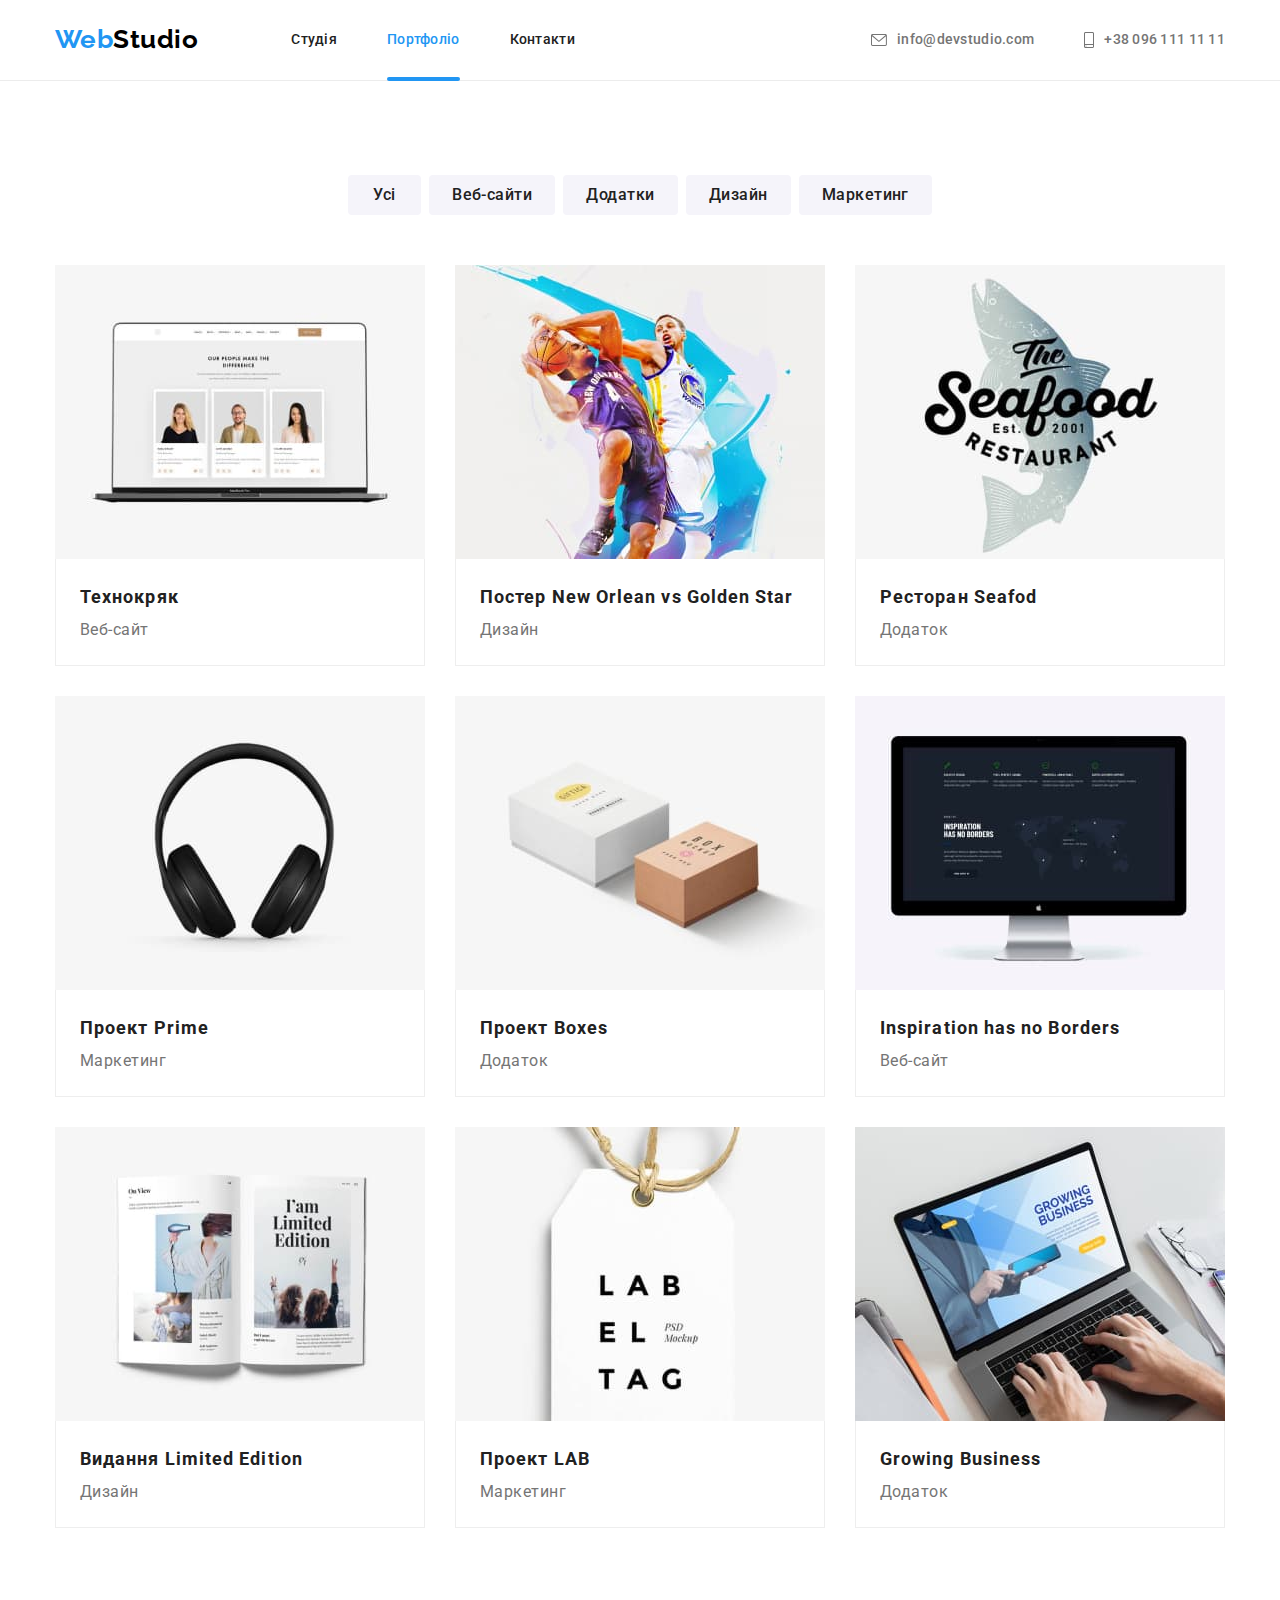
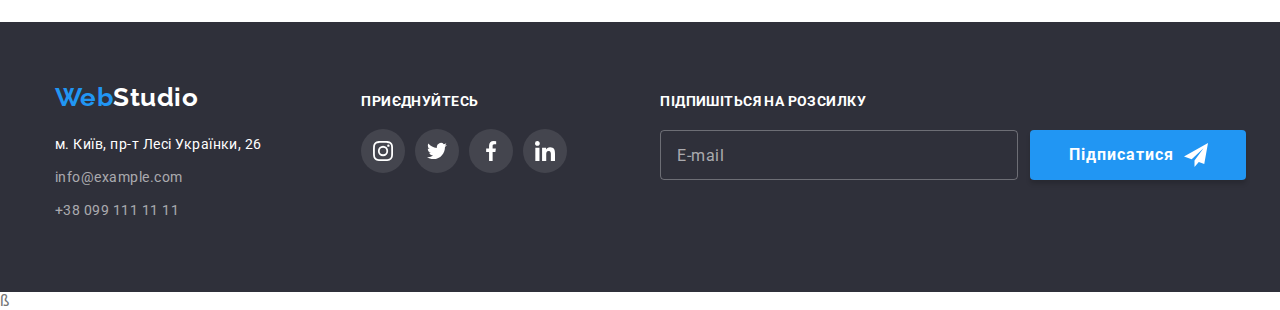
==== commit 2dd9d816: "added @extend, variables" ====
--- a/portfolio.html
+++ b/portfolio.html
@@ -26,24 +26,24 @@
       <div class="container menu-container">
         <nav class="header-nav">
           <!----------logo---------------->
-          <a href="/index.html" class="logo link">
+          <a href="/index.html" class="logo">
             <span class="logo-firstpart">Web</span
             ><span class="logo-secondpart">Studio</span>
           </a>
           <!----------menu---------------->
           <ul class="site-nav">
             <li class="site-nav__unit">
-              <a href="./index.html" class="site-nav__link link">Студія</a>
+              <a href="./index.html" class="site-nav__link">Студія</a>
             </li>
             <li class="site-nav__unit">
               <a
                 href="./portfolio.html"
-                class="site-nav__link link site-nav__link--current"
+                class="site-nav__link site-nav__link--current"
                 >Портфоліо</a
               >
             </li>
             <li class="site-nav__unit">
-              <a href="#" class="site-nav__link link">Контакти</a>
+              <a href="#" class="site-nav__link">Контакти</a>
             </li>
           </ul>
         </nav>
@@ -51,7 +51,7 @@
         <!---------contacts-header--------->
         <ul class="auth-nav">
           <li class="auth-nav__item item">
-            <a href="mailto:info@devstudio.com" class="auth-nav__link link"
+            <a href="mailto:info@devstudio.com" class="auth-nav__link"
               ><svg class="auth-nav__icon" width="16" height="12">
                 <use href="./images/icons.svg#icon-envelope"></use>
                 ></svg
@@ -59,7 +59,7 @@
             </a>
           </li>
           <li class="auth-nav__item item">
-            <a href="tel:+380961111111" class="auth-nav__link link"
+            <a href="tel:+380961111111" class="auth-nav__link"
               ><svg class="auth-nav__icon" width="10" height="16">
                 <use href="./images/icons.svg#icon-smartphone"></use>
                 ></svg
@@ -78,42 +78,27 @@
           <!--examples-categories-->
           <ul class="portfolio-buttons-list">
             <li>
-              <button
-                type="button"
-                class="portfolio-button button secondary link"
-              >
+              <button type="button" class="portfolio-button button secondary">
                 Усі
               </button>
             </li>
             <li>
-              <button
-                type="button"
-                class="portfolio-button button secondary link"
-              >
+              <button type="button" class="portfolio-button button secondary">
                 Веб-сайти
               </button>
             </li>
             <li>
-              <button
-                type="button"
-                class="portfolio-button button secondary link"
-              >
+              <button type="button" class="portfolio-button button secondary">
                 Додатки
               </button>
             </li>
             <li>
-              <button
-                type="button"
-                class="portfolio-button button secondary link"
-              >
+              <button type="button" class="portfolio-button button secondary">
                 Дизайн
               </button>
             </li>
             <li>
-              <button
-                type="button"
-                class="portfolio-button button secondary link"
-              >
+              <button type="button" class="portfolio-button button secondary">
                 Маркетинг
               </button>
             </li>
@@ -125,7 +110,7 @@
                 href="#"
                 target="_blank"
                 rel="noopener noreferrer"
-                class="portfolio-product link"
+                class="portfolio-product"
               >
                 <div class="portfolio-product__thumb">
                   <img
@@ -154,7 +139,7 @@
                 href="#"
                 target="_blank"
                 rel="noopener noreferrer"
-                class="portfolio-product link"
+                class="portfolio-product"
               >
                 <div class="portfolio-product__thumb">
                   <img
@@ -186,7 +171,7 @@
                 href="#"
                 target="_blank"
                 rel="noopener noreferrer"
-                class="portfolio-product link"
+                class="portfolio-product"
               >
                 <div class="portfolio-product__thumb">
                   <img
@@ -218,7 +203,7 @@
                 href="#"
                 target="_blank"
                 rel="noopener noreferrer"
-                class="portfolio-product link"
+                class="portfolio-product"
               >
                 <div class="portfolio-product__thumb">
                   <img
@@ -250,7 +235,7 @@
                 href="#"
                 target="_blank"
                 rel="noopener noreferrer"
-                class="portfolio-product link"
+                class="portfolio-product"
               >
                 <div class="portfolio-product__thumb">
                   <img
@@ -282,7 +267,7 @@
                 href="#"
                 target="_blank"
                 rel="noopener noreferrer"
-                class="portfolio-product link"
+                class="portfolio-product"
               >
                 <div class="portfolio-product__thumb">
                   <img
@@ -314,7 +299,7 @@
                 href="#"
                 target="_blank"
                 rel="noopener noreferrer"
-                class="portfolio-product link"
+                class="portfolio-product"
               >
                 <div class="portfolio-product__thumb">
                   <img
@@ -346,7 +331,7 @@
                 href="#"
                 target="_blank"
                 rel="noopener noreferrer"
-                class="portfolio-product link"
+                class="portfolio-product"
               >
                 <div class="portfolio-product__thumb">
                   <img
@@ -378,7 +363,7 @@
                 href="#"
                 target="_blank"
                 rel="noopener noreferrer"
-                class="portfolio-product link"
+                class="portfolio-product"
               >
                 <div class="portfolio-product__thumb">
                   <img
@@ -431,14 +416,12 @@
                 >
               </li>
               <li class="footer-address__item">
-                <a
-                  href="mailto:info@example.com"
-                  class="footer-address__link link"
+                <a href="mailto:info@example.com" class="footer-address__link"
                   >info@example.com</a
                 >
               </li>
               <li class="footer-address__item">
-                <a href="tel:+380991111111" class="footer-address__link link"
+                <a href="tel:+380991111111" class="footer-address__link"
                   >+38 099 111 11 11</a
                 >
               </li>
--- a/css/main.min.css
+++ b/css/main.min.css
@@ -1 +1 @@
-:root{--dark-text-color: #212121;--medium-text-color: #757575;--light-text-color: #ffffff;--accent-color: #2196f3;--light-background-color: #f5f5f5;--main-font: "Roboto", sans-serif;--primary-icon-color: #afb1b8;--transition-duration: color 250ms;--transition-timing-function: cubic-bezier(0.4, 0, 0.2, 1)}p,h1,h2,h3,h4,h5,h6{margin:0}ul,li{margin:0;padding:0;list-style:none}img{display:block;max-width:100%;height:auto}html{box-sizing:border-box}*,*::before,*::after{box-sizing:inherit}.button{cursor:pointer}.container{width:1200px;padding:0 15px;margin:0 auto}.section{padding:94px 0}body{background-color:var(--light-text-color);color:var(--medium-text-color);font-family:var(--main-font);letter-spacing:.03em;margin:0}.link{text-decoration:none}.section__title{font-size:36px;font-weight:700;line-height:1.17}.title{color:var(--dark-text-color);margin-bottom:50px;text-align:center}.visually-hidden{position:absolute;white-space:nowrap;width:1px;height:1px;overflow:hidden;border:0;padding:0;clip:rect(0 0 0 0);-webkit-clip-path:inset(50%);clip-path:inset(50%);margin:-1px}.page-header{background-color:var(--light-text-color);display:flex;align-items:center;justify-content:space-between;border-bottom:1px solid #ececec}.header-nav{display:flex;align-items:center;justify-content:space-between}.menu-container{display:flex;align-items:center}.site-nav{display:flex;margin:0}.site-nav__unit:not(:last-child){margin-right:50px}.site-nav__link{position:relative;color:var(--dark-text-color);font-weight:500;font-size:14px;line-height:1.14;letter-spacing:.02em;display:block;padding-top:32px;padding-bottom:32px;transition:color 250ms var(--transition-timing-function)}.site-nav__link:hover,.site-nav__link:focus{color:var(--accent-color)}.site-nav__link--current{color:var(--accent-color)}.site-nav__link--current::after{position:absolute;bottom:0;left:0;display:inline-block;content:"";border-radius:2px;margin-bottom:-1px;width:100%;height:4px;background-color:var(--accent-color);opacity:1}.auth-nav{display:flex;margin-left:auto}.auth-nav__item+.auth-nav__item{margin-left:50px}.auth-nav__icon{fill:var(--medium-text-color);margin-right:10px}.auth-nav__link .auth-nav__icon{transition:fill 250ms var(--transition-timing-function)}.auth-nav__link:hover .auth-nav__icon,.auth-nav__link:focus .auth-nav__icon{fill:var(--accent-color)}.auth-nav__item{display:flex;justify-content:center}.auth-nav__link{display:flex;align-items:center;color:#757575;font-weight:500;font-size:14px;line-height:1.14;letter-spacing:.02em;transition:color 250ms var(--transition-timing-function)}.auth-nav__link:hover,.auth-nav__link:focus{color:var(--accent-color)}.hero{color:var(--light-text-color);text-align:center;background-color:#2f303a;padding-top:200px;padding-bottom:200px;max-width:1600px;height:600px;margin:0 auto;background-color:#c4c4c4;background-image:linear-gradient(to right, rgba(47, 48, 58, 0.4), rgba(47, 48, 58, 0.4)),url(../images/hero-background-image.jpg);background-repeat:no-repeat;background-position:center;background-size:cover}.hero-title{text-align:center;font-size:44px;font-weight:900;line-height:1.36;letter-spacing:.06em;text-transform:uppercase;margin:0 auto 30px;max-width:696px}.advantages{font-size:14px;padding-bottom:0}.advantages-list{display:flex;gap:30px;padding:0}.advantages-list__item{flex-basis:calc((100% - 90px)/4)}.advantages-list__item::before{display:block;content:"";height:120px;margin-bottom:30px;background-repeat:no-repeat;background-color:#f5f4fa;border-radius:4px;background-position:center}.icon-details::before{background-image:url(../images/antena.svg)}.icon-punktuality::before{background-image:url(../images/clock.svg)}.icon-planning::before{background-image:url(../images/diagram.svg)}.icon-modern-tech::before{background-image:url(../images/astronaut.svg)}.advantages-list__title{font-weight:700;font-size:14px;line-height:1.14;text-transform:uppercase;text-align:left;margin-bottom:10px;color:var(--dark-text-color)}.advantages-list__text{line-height:1.71}.portfolio-main{background-color:var(--light-text-color)}.portfolio-point__img{margin:0}.portfolio-main__wrapper{display:flex;gap:30px;padding:0}.portfolio-point{position:relative}.portfolio-point__title{position:absolute;bottom:0;left:0;width:100%;height:70px;font-weight:700;font-size:14px;line-height:1.14;text-align:center;padding:27px;letter-spacing:.03em;text-transform:uppercase;color:#fff;background-color:rgba(47,48,58,.8)}.team{line-height:1.19;background-color:#f5f4fa}.team-list{display:flex;gap:30px;justify-content:space-between}.team-member{background-color:var(--light-text-color);box-shadow:0px 1px 3px rgba(0,0,0,.12),0px 1px 1px rgba(0,0,0,.14),0px 2px 1px rgba(0,0,0,.2);border-radius:0px 0px 4px 4px;text-align:center;max-width:calc((100% - 90px)/4)}.team-member__description{padding:30px 10px}.team-member__title{font-weight:500;font-size:16px;margin-bottom:10px}.soc-list{display:flex;align-items:center;justify-content:center;margin-top:16px;gap:10px}.soc-list__link{width:44px;height:44px;border-radius:50%;display:flex;align-items:center;justify-content:center;background-color:var(--light-text-color);transition:background-color 250ms var(--transition-timing-function)}.soc-list__link:hover,.soc-list__link:focus{background-color:var(--accent-color)}.soc-list__icon{fill:var(--primary-icon-color);transition:fill 250ms var(--transition-timing-function)}.soc-list__link:hover .soc-list__icon,.soc-list__link:focus .soc-list__icon{fill:var(--light-text-color)}.clients-list{display:flex;gap:30px;height:92px}.client{display:flex;width:calc((100% - 150px)/6);height:92px;align-items:center;justify-content:center}.client__link{display:flex;width:100%;height:100%;border:1px solid var(--primary-icon-color);border-radius:4px;justify-content:center;align-items:center;transition:border 250ms var(--transition-timing-function)}.client__link:hover,.client__link:focus{border:1px solid var(--accent-color)}.client__icon{fill:var(--primary-icon-color);transition:fill 250ms var(--transition-timing-function)}.client__link:hover .client__icon,.client__link:focus .client__icon{fill:var(--accent-color)}.portfolio{background-color:var(--light-text-color);padding:94px 0}.portfolio-buttons-list{display:flex;gap:8px;justify-content:center;margin-bottom:50px}.portfolio-list{display:flex;flex-wrap:wrap;gap:30px}.portfolio-list__item{flex-basis:calc((100% - 60px)/3)}.portfolio-list__item:nth-child(3n){margin:0}.portfolio-product{display:block;width:100%;height:100%;transition:box-shadow 250ms var(--transition-timing-function)}.portfolio-product:hover,.portfolio-product:focus{box-shadow:0px 1px 1px rgba(0,0,0,.12),0px 4px 4px rgba(0,0,0,.06),1px 4px 6px rgba(0,0,0,.16)}.portfolio-product__title{color:var(--dark-text-color);font-weight:700;font-size:18px;line-height:2;letter-spacing:.06em}.portfolio-product__info{padding:20px 24px;background-color:var(--light-text-color);border:1px solid #eee;border-top:rgba(0,0,0,0)}.portfolio-product__meta{line-height:1.88;color:var(--medium-text-color)}.portfolio-product__thumb{position:relative;overflow:hidden}.portfolio-product__overlay{position:absolute;right:0;bottom:0;width:100%;height:100%;background-color:rgba(33,150,243,.9);transform:translateY(101%);transition:transform 250ms var(--transition-timing-function)}.portfolio-product:hover .portfolio-product__overlay,.portfolio-product:hover .portfolio-product__overlay{transform:translateY(0)}.portfolio-product__overlay-text{position:absolute;color:var(--light-text-color);font-size:18px;line-height:1.56;letter-spacing:.03em;width:100%;height:100%;top:0;padding:63px 24px}.footer{position:relative;background-color:#2f303a;padding:60px 0}.footer__logo{display:inline-block;margin-bottom:20px}.footer__container{display:flex;align-items:baseline}.footer-section:first-child{margin-right:70px}.footer-address{font-size:14px;line-height:1.71;font-style:normal}.footer-address__item{display:block;margin-bottom:9px}.footer-address__map-link{color:var(--light-text-color);transition:color 250ms var(--transition-timing-function);margin-bottom:9px}.footer-address__map-link:focus,.footer-address__map-link:hover{color:var(--accent-color)}.footer-address__link{color:rgba(255,255,255,.6);transition:color 250ms var(--transition-timing-function)}.footer-address__link:not(:nth-last-child(n)){margin-bottom:9px}.footer-address__link:focus,.footer-address__link:hover{color:var(--accent-color)}.footer-invitation{margin-right:93px}.footer-invitation__text{font-weight:700;font-size:14px;line-height:16px;letter-spacing:.03em;text-transform:uppercase;color:var(--light-text-color)}.footer-invitation__soc-list{display:flex;align-items:center;justify-content:center;margin-top:20px;gap:10px}.footer-invitation__soc-link{width:44px;height:44px;border-radius:50%;display:flex;align-items:center;justify-content:center;background-color:rgba(255,255,255,.1);fill:var(--light-text-color);transition:background-color 250ms var(--transition-timing-function),fill 250ms var(--transition-timing-function)}.footer-invitation__soc-link:hover,.footer-invitation__soc-link:hover{background-color:var(--accent-color)}.subscribe__text{display:block;font-weight:700;font-size:14px;line-height:1.14;letter-spacing:.03em;text-transform:uppercase;color:var(--light-text-color);margin-bottom:20px}.subscribe__container{display:flex}.subscribe__label{margin-right:12px}.subscribe__input{width:358px;height:50px;border-radius:4px;font-size:16px;padding:15px 16px;color:var(--light-text-color);background-color:inherit;border:1px solid rgba(255,255,255,.3);outline:rgba(0,0,0,0)}.subscribe__input::-moz-placeholder{font-size:16px;line-height:1.25;display:flex;align-items:center;letter-spacing:.03em;color:rgba(255,255,255,.6)}.subscribe__input:-ms-input-placeholder{font-size:16px;line-height:1.25;display:flex;align-items:center;letter-spacing:.03em;color:rgba(255,255,255,.6)}.subscribe__input::placeholder{font-size:16px;line-height:1.25;display:flex;align-items:center;letter-spacing:.03em;color:rgba(255,255,255,.6)}.logo{font-family:Raleway,sans-serif;font-size:26px;font-weight:700;line-height:1.2;margin-right:93px}.logo-firstpart{color:var(--accent-color)}.logo-secondpart{color:#000}.footer__logo-secondpart{color:var(--light-text-color)}.backdrop{position:fixed;width:100vw;height:100vh;left:0;top:0;background-color:rgba(0,0,0,.2);opacity:1;transition:opacity 250ms var(--transition-timing-function),visibility 250ms var(--transition-timing-function)}.modal{position:absolute;min-width:528px;min-height:581px;top:50%;left:50%;padding:40px;background-color:var(--light-text-color);box-shadow:0px 1px 3px rgba(0,0,0,.12),0px 1px 1px rgba(0,0,0,.14),0px 2px 1px rgba(0,0,0,.2);border-radius:4px;opacity:1;transform:translate(-50%, -50%) scale(1);transition:transform 250ms var(--transition-timing-function),opacity 250ms var(--transition-timing-function)}.backdrop.is-hidden .modal{transform:translate(-50%, -50%) scale(0.9);opacity:0}.backdrop.is-hidden{opacity:0;visibility:hidden;pointer-events:none}.modal-close-button{position:absolute;top:8px;right:8px;width:30px;height:30px;border-radius:50%;border:1px solid rgba(0,0,0,.1);background-color:rgba(0,0,0,0);padding:0;cursor:pointer;display:flex;align-items:center;justify-content:center;fill:#000;transition:fill 250ms var(--transition-timing-function)}.modal-close-button:hover,.modal-close-button:focus{fill:var(--accent-color)}.modal-title{display:inline-block;margin-bottom:12px;font-weight:700;font-size:20px;line-height:1.15;text-align:center;letter-spacing:.03em;color:var(--dark-text-color)}.modal-field{margin-bottom:10px}.modal-field:last-child{margin-bottom:20px}.input-wrap{position:relative}.modal-input{width:100%;height:40px;border:1px solid rgba(33,33,33,.2);border-radius:4px;font-size:16px;color:#000;padding-left:42px;outline:rgba(0,0,0,0);transition:border 250ms var(--transition-timing-function)}.modal-input:focus{border:1px solid var(--accent-color)}.input-wrap:hover .modal-input{border:1px solid var(--accent-color)}.modal-input::-moz-placeholder{font-size:12px;line-height:1.17;letter-spacing:.01em;color:rgba(117,117,117,.5)}.modal-input:-ms-input-placeholder{font-size:12px;line-height:1.17;letter-spacing:.01em;color:rgba(117,117,117,.5)}.modal-input::placeholder{font-size:12px;line-height:1.17;letter-spacing:.01em;color:rgba(117,117,117,.5)}.modal-input-icon{position:absolute;top:50%;left:12px;transform:translateY(-50%);fill:var(--dark-text-color);transition:fill 250ms var(--transition-timing-function)}.input-wrap:hover .modal-input-icon{fill:var(--accent-color)}.modal-input:focus+.modal-input-icon{fill:var(--accent-color)}.modal-label{display:flex;flex-direction:column;margin-bottom:4px;font-size:12px;line-height:1.17;letter-spacing:.01em;color:var(--medium-text-color)}.user-comment{padding:12px 16px;width:100%;height:120px;border:1px solid rgba(33,33,33,.2);border-radius:4px;resize:none;outline:rgba(0,0,0,0);transition:border 250ms var(--transition-timing-function)}.user-comment:focus,.user-comment:hover{border:1px solid var(--accent-color)}.checkbox-field{display:flex;justify-content:center;align-items:center;margin-bottom:30px}.checkbox-input{position:absolute;width:1px;height:1px;overflow:hidden;border:0;padding:0;clip:rect(0 0 0 0);-webkit-clip-path:inset(50%);clip-path:inset(50%);margin:-1px}.checkbox-icon{display:inline-block;width:16px;height:15px;border:2px solid var(--dark-text-color);border-radius:2px;margin-right:8px}.checkbox-input:checked+.checkbox-icon{border-color:var(--accent-color);background-color:var(--accent-color);background-image:url("../images/icon-check.svg");background-size:contain;background-origin:border-box}.checkbox-label{font-size:14px;line-height:1.71;letter-spacing:.03em;color:var(--medium-text-color)}.checkbox-link{display:inline-block;color:var(--accent-color);border-bottom:1px solid var(--accent-color)}.button-submit{margin:0 auto;display:block;padding:10px 20px;min-width:200px;height:50px;font-weight:700;font-size:16px;line-height:1.88;letter-spacing:.06em;cursor:pointer;align-items:center;justify-content:center;border:none;border-radius:4px;color:var(--light-text-color);background:var(--accent-color);box-shadow:0px 4px 4px rgba(0,0,0,.15)}.button{color:var(--dark-text-color);background-color:var(--light-background-color);font-weight:500;font-size:16px;line-height:1.62;letter-spacing:.03em;cursor:pointer;transition:color 250ms var(--transition-timing-function),background-color 250ms var(--transition-timing-function)}.button.primary{color:var(--light-text-color);background-color:var(--accent-color)}.button.secondary{color:var(--dark-text-color);background-color:#f5f4fa}.button.secondary:hover,.button.secondary:focus{color:var(--light-text-color);background-color:var(--accent-color);box-shadow:0px 3px 1px rgba(0,0,0,.1),0px 1px 2px rgba(0,0,0,.08),0px 2px 2px rgba(0,0,0,.12);border-radius:4px}.hero-button{color:var(--light-text-color);background-color:var(--accent-color);font-family:Roboto,sans-serif;font-weight:700;line-height:1.88;letter-spacing:.06em;box-shadow:0px 4px 4px rgba(0,0,0,.15);display:inline-block;padding:10px 32px;border-radius:4px;border:none;min-width:216px;text-align:center;transition:color 250ms var(--transition-timing-function),background-color 250ms var(--transition-timing-function)}.hero-button:hover,.hero-button:focus{background-color:#188ce8;cursor:pointer}.subscribe-button{color:var(--light-text-color);background-color:var(--accent-color);font-family:Roboto,sans-serif;font-weight:700;line-height:1.88;letter-spacing:.06em;box-shadow:0px 4px 4px rgba(0,0,0,.15);border-radius:4px;border:none;min-width:216px;text-align:center;display:flex;align-items:center;justify-content:center;gap:10px;padding:10px;transition:color 250ms var(--transition-timing-function),background-color 250ms var(--transition-timing-function)}.subscribe-button:hover,.subscribe-button:focus{background-color:#188ce8;cursor:pointer}.subscribe-button__icon{display:block}.portfolio-button{font-family:Roboto,sans-serif;display:inline-block;padding:6px 22px;border:1px solid rgba(0,0,0,0);border-radius:4px;min-width:73px;transition:box-shadow 250ms var(--transition-timing-function)}.portfolio-button:hover,.portfolio-button:focus{box-shadow:0px 1px 1px rgba(0,0,0,.12),0px 4px 4px rgba(0,0,0,.06),1px 4px 6px rgba(0,0,0,.16)}/*# sourceMappingURL=main.min.css.map */+/*! modern-normalize v1.1.0 | MIT License | https://github.com/sindresorhus/modern-normalize */*,::before,::after{box-sizing:border-box}html{-moz-tab-size:4;-o-tab-size:4;tab-size:4}html{line-height:1.15;-webkit-text-size-adjust:100%}body{margin:0}body{font-family:system-ui,-apple-system,"Segoe UI",Roboto,Helvetica,Arial,sans-serif,"Apple Color Emoji","Segoe UI Emoji"}hr{height:0;color:inherit}abbr[title]{-webkit-text-decoration:underline dotted;text-decoration:underline dotted}b,strong{font-weight:bolder}code,kbd,samp,pre{font-family:ui-monospace,SFMono-Regular,Consolas,"Liberation Mono",Menlo,monospace;font-size:1em}small{font-size:80%}sub,sup{font-size:75%;line-height:0;position:relative;vertical-align:baseline}sub{bottom:-0.25em}sup{top:-0.5em}table{text-indent:0;border-color:inherit}button,input,optgroup,select,textarea{font-family:inherit;font-size:100%;line-height:1.15;margin:0}button,select{text-transform:none}button,[type=button],[type=reset],[type=submit]{-webkit-appearance:button}::-moz-focus-inner{border-style:none;padding:0}:-moz-focusring{outline:1px dotted ButtonText}:-moz-ui-invalid{box-shadow:none}legend{padding:0}progress{vertical-align:baseline}::-webkit-inner-spin-button,::-webkit-outer-spin-button{height:auto}[type=search]{-webkit-appearance:textfield;outline-offset:-2px}::-webkit-search-decoration{-webkit-appearance:none}::-webkit-file-upload-button{-webkit-appearance:button;font:inherit}summary{display:list-item}p,h1,h2,h3,h4,h5,h6{margin:0}ul,li{margin:0;padding:0;list-style:none}img{display:block;max-width:100%;height:auto}html{box-sizing:border-box}*,*::before,*::after{box-sizing:inherit}.button{cursor:pointer}body{background-color:#fff;color:#757575;font-family:"Roboto",sans-serif;letter-spacing:.03em;margin:0}.container{width:1200px;padding:0 15px;margin:0 auto}.section__title{font-size:36px;font-weight:700;line-height:1.17}.title{color:#212121;margin-bottom:50px;text-align:center}.visually-hidden{position:absolute;white-space:nowrap;width:1px;height:1px;overflow:hidden;border:0;padding:0;clip:rect(0 0 0 0);-webkit-clip-path:inset(50%);clip-path:inset(50%);margin:-1px}.clients,.team,.portfolio-main,.advantages,.hero{padding:94px 0}.logo,.footer-address__link,.footer-address__map-link,.portfolio-product,.auth-nav__link,.site-nav__link{text-decoration:none}.page-header{background-color:#fff;display:flex;align-items:center;justify-content:space-between;border-bottom:1px solid #ececec}.header-nav{display:flex;align-items:center;justify-content:space-between}.menu-container{display:flex;align-items:center}.site-nav{display:flex;margin:0}.site-nav__unit:not(:last-child){margin-right:50px}.site-nav__link{position:relative;color:#212121;font-weight:500;font-size:14px;line-height:1.14;letter-spacing:.02em;display:block;padding-top:32px;padding-bottom:32px;transition:color 250ms cubic-bezier(0.4, 0, 0.2, 1)}.site-nav__link:hover,.site-nav__link:focus{color:#2196f3}.site-nav__link--current{color:#2196f3}.site-nav__link--current::after{position:absolute;bottom:0;left:0;display:inline-block;content:"";border-radius:2px;margin-bottom:-1px;width:100%;height:4px;background-color:#2196f3;opacity:1}.auth-nav{display:flex;margin-left:auto}.auth-nav__item{display:flex;justify-content:center}.auth-nav__link{display:flex;align-items:center;color:#757575;font-weight:500;font-size:14px;line-height:1.14;letter-spacing:.02em;transition:color 250ms cubic-bezier(0.4, 0, 0.2, 1)}.auth-nav__link:hover,.auth-nav__link:focus{color:#2196f3}.auth-nav__item+.auth-nav__item{margin-left:50px}.auth-nav__icon{fill:#757575;margin-right:10px}.auth-nav__link .auth-nav__icon{transition:fill 250ms cubic-bezier(0.4, 0, 0.2, 1)}.auth-nav__link:hover .auth-nav__icon,.auth-nav__link:focus .auth-nav__icon{fill:#2196f3}.hero{color:#fff;text-align:center;background-color:#2f303a;padding-top:200px;padding-bottom:200px;max-width:1600px;height:600px;margin:0 auto;background-color:#c4c4c4;background-image:linear-gradient(to right, rgba(47, 48, 58, 0.4), rgba(47, 48, 58, 0.4)),url(../images/hero-background-image.jpg);background-repeat:no-repeat;background-position:center;background-size:cover}.hero-title{text-align:center;font-size:44px;font-weight:900;line-height:1.36;letter-spacing:.06em;text-transform:uppercase;margin:0 auto 30px;max-width:696px}.advantages{font-size:14px;padding-bottom:0}.advantages-list{display:flex;gap:30px;padding:0}.advantages-list__item{flex-basis:calc((100% - 90px)/4)}.advantages-list__item::before{display:block;content:"";height:120px;margin-bottom:30px;background-repeat:no-repeat;background-color:#f5f4fa;border-radius:4px;background-position:center}.icon-details::before{background-image:url(../images/antena.svg)}.icon-punktuality::before{background-image:url(../images/clock.svg)}.icon-planning::before{background-image:url(../images/diagram.svg)}.icon-modern-tech::before{background-image:url(../images/astronaut.svg)}.advantages-list__title{font-weight:700;font-size:14px;line-height:1.14;text-transform:uppercase;text-align:left;margin-bottom:10px;color:#212121}.advantages-list__text{line-height:1.71}.portfolio-main{background-color:#fff}.portfolio-main__wrapper{display:flex;gap:30px;padding:0}.portfolio-point{position:relative}.portfolio-point__img{margin:0}.portfolio-point__title{position:absolute;bottom:0;left:0;width:100%;height:70px;font-weight:700;font-size:14px;line-height:1.14;text-align:center;padding:27px;letter-spacing:.03em;text-transform:uppercase;color:#fff;background-color:rgba(47,48,58,.8)}.team{line-height:1.19;background-color:#f5f4fa}.team-list{display:flex;gap:30px;justify-content:space-between}.team-member{background-color:#fff;box-shadow:0px 1px 3px rgba(0,0,0,.12),0px 1px 1px rgba(0,0,0,.14),0px 2px 1px rgba(0,0,0,.2);border-radius:0px 0px 4px 4px;text-align:center;max-width:calc((100% - 90px)/4)}.team-member__description{padding:30px 10px}.team-member__title{font-weight:500;font-size:16px;margin-bottom:10px}.soc-list{display:flex;align-items:center;justify-content:center;margin-top:16px;gap:10px}.soc-list__link{width:44px;height:44px;border-radius:50%;display:flex;align-items:center;justify-content:center;background-color:#fff;transition:background-color 250ms cubic-bezier(0.4, 0, 0.2, 1)}.soc-list__link:hover,.soc-list__link:focus{background-color:#2196f3}.soc-list__icon{fill:#afb1b8;transition:fill 250ms cubic-bezier(0.4, 0, 0.2, 1)}.soc-list__link:hover .soc-list__icon,.soc-list__link:focus .soc-list__icon{fill:#fff}.clients-list{display:flex;gap:30px;height:92px}.client{display:flex;width:calc((100% - 150px)/6);height:92px;align-items:center;justify-content:center}.client__link{display:flex;width:100%;height:100%;border:1px solid #afb1b8;border-radius:4px;justify-content:center;align-items:center;transition:border 250ms cubic-bezier(0.4, 0, 0.2, 1)}.client__link:hover,.client__link:focus{border:1px solid #2196f3}.client__icon{fill:#afb1b8;transition:fill 250ms cubic-bezier(0.4, 0, 0.2, 1)}.client__link:hover .client__icon,.client__link:focus .client__icon{fill:#2196f3}.portfolio{background-color:#fff;padding:94px 0}.portfolio-buttons-list{display:flex;gap:8px;justify-content:center;margin-bottom:50px}.portfolio-list{display:flex;flex-wrap:wrap;gap:30px}.portfolio-list__item{flex-basis:calc((100% - 60px)/3)}.portfolio-list__item:nth-child(3n){margin:0}.portfolio-product{display:block;width:100%;height:100%;transition:box-shadow 250ms cubic-bezier(0.4, 0, 0.2, 1)}.portfolio-product:hover,.portfolio-product:focus{box-shadow:0px 1px 1px rgba(0,0,0,.12),0px 4px 4px rgba(0,0,0,.06),1px 4px 6px rgba(0,0,0,.16)}.portfolio-product__title{color:#212121;font-weight:700;font-size:18px;line-height:2;letter-spacing:.06em}.portfolio-product__info{padding:20px 24px;background-color:#fff;border:1px solid #eee;border-top:rgba(0,0,0,0)}.portfolio-product__meta{line-height:1.88;color:#757575}.portfolio-product__thumb{position:relative;overflow:hidden}.portfolio-product__overlay{position:absolute;right:0;bottom:0;width:100%;height:100%;background-color:rgba(33,150,243,.9);transform:translateY(101%);transition:transform 250ms cubic-bezier(0.4, 0, 0.2, 1)}.portfolio-product:hover .portfolio-product__overlay,.portfolio-product:hover .portfolio-product__overlay{transform:translateY(0)}.portfolio-product__overlay-text{position:absolute;color:#fff;font-size:18px;line-height:1.56;letter-spacing:.03em;width:100%;height:100%;top:0;padding:63px 24px}.footer{position:relative;background-color:#2f303a;padding:60px 0}.footer__logo{display:inline-block;margin-bottom:20px}.footer__container{display:flex;align-items:baseline}.footer-section:first-child{margin-right:70px}.footer-address{font-size:14px;line-height:1.71;font-style:normal}.footer-address__item{display:block;margin-bottom:9px}.footer-address__map-link{color:#fff;transition:color 250ms cubic-bezier(0.4, 0, 0.2, 1);margin-bottom:9px}.footer-address__map-link:focus,.footer-address__map-link:hover{color:#2196f3}.footer-address__link{color:rgba(255,255,255,.6);transition:color 250ms cubic-bezier(0.4, 0, 0.2, 1)}.footer-address__link:not(:nth-last-child(n)){margin-bottom:9px}.footer-address__link:focus,.footer-address__link:hover{color:#2196f3}.footer-invitation{margin-right:93px}.footer-invitation__text{font-weight:700;font-size:14px;line-height:16px;letter-spacing:.03em;text-transform:uppercase;color:#fff}.footer-invitation__soc-list{display:flex;align-items:center;justify-content:center;margin-top:20px;gap:10px}.footer-invitation__soc-link{width:44px;height:44px;border-radius:50%;display:flex;align-items:center;justify-content:center;background-color:rgba(255,255,255,.1);fill:#fff;transition:background-color 250ms cubic-bezier(0.4, 0, 0.2, 1),fill 250ms cubic-bezier(0.4, 0, 0.2, 1)}.footer-invitation__soc-link:hover,.footer-invitation__soc-link:hover{background-color:#2196f3}.subscribe__text{display:block;font-weight:700;font-size:14px;line-height:1.14;letter-spacing:.03em;text-transform:uppercase;color:#fff;margin-bottom:20px}.subscribe__container{display:flex}.subscribe__label{margin-right:12px}.subscribe__input{width:358px;height:50px;border-radius:4px;font-size:16px;padding:15px 16px;color:#fff;background-color:inherit;border:1px solid rgba(255,255,255,.3);outline:rgba(0,0,0,0)}.subscribe__input::-moz-placeholder{font-size:16px;line-height:1.25;display:flex;align-items:center;letter-spacing:.03em;color:rgba(255,255,255,.6)}.subscribe__input:-ms-input-placeholder{font-size:16px;line-height:1.25;display:flex;align-items:center;letter-spacing:.03em;color:rgba(255,255,255,.6)}.subscribe__input::placeholder{font-size:16px;line-height:1.25;display:flex;align-items:center;letter-spacing:.03em;color:rgba(255,255,255,.6)}.logo{font-family:Raleway,sans-serif;font-size:26px;font-weight:700;line-height:1.2;margin-right:93px}.logo-firstpart{color:#2196f3}.logo-secondpart{color:#000}.footer__logo-secondpart{color:#fff}.backdrop{position:fixed;width:100vw;height:100vh;left:0;top:0;background-color:rgba(0,0,0,.2);opacity:1;transition:opacity 250ms cubic-bezier(0.4, 0, 0.2, 1),visibility 250ms cubic-bezier(0.4, 0, 0.2, 1)}.modal{position:absolute;min-width:528px;min-height:581px;top:50%;left:50%;padding:40px;background-color:#fff;box-shadow:0px 1px 3px rgba(0,0,0,.12),0px 1px 1px rgba(0,0,0,.14),0px 2px 1px rgba(0,0,0,.2);border-radius:4px;opacity:1;transform:translate(-50%, -50%) scale(1);transition:transform 250ms cubic-bezier(0.4, 0, 0.2, 1),opacity 250ms cubic-bezier(0.4, 0, 0.2, 1)}.backdrop.is-hidden .modal{transform:translate(-50%, -50%) scale(0.9);opacity:0}.backdrop.is-hidden{opacity:0;visibility:hidden;pointer-events:none}.modal-close-button{position:absolute;top:8px;right:8px;width:30px;height:30px;border-radius:50%;border:1px solid rgba(0,0,0,.1);background-color:rgba(0,0,0,0);padding:0;cursor:pointer;display:flex;align-items:center;justify-content:center;fill:#000;transition:fill 250ms cubic-bezier(0.4, 0, 0.2, 1)}.modal-close-button:hover,.modal-close-button:focus{fill:#2196f3}.modal-title{display:inline-block;margin-bottom:12px;font-weight:700;font-size:20px;line-height:1.15;text-align:center;letter-spacing:.03em;color:#212121}.modal-field{margin-bottom:10px}.modal-field:last-child{margin-bottom:20px}.input-wrap{position:relative}.modal-input{width:100%;height:40px;border:1px solid rgba(33,33,33,.2);border-radius:4px;font-size:16px;color:#000;padding-left:42px;outline:rgba(0,0,0,0);transition:border 250ms cubic-bezier(0.4, 0, 0.2, 1)}.modal-input:focus{border:1px solid #2196f3}.input-wrap:hover .modal-input{border:1px solid #2196f3}.modal-input::-moz-placeholder{font-size:12px;line-height:1.17;letter-spacing:.01em;color:rgba(117,117,117,.5)}.modal-input:-ms-input-placeholder{font-size:12px;line-height:1.17;letter-spacing:.01em;color:rgba(117,117,117,.5)}.modal-input::placeholder{font-size:12px;line-height:1.17;letter-spacing:.01em;color:rgba(117,117,117,.5)}.modal-input-icon{position:absolute;top:50%;left:12px;transform:translateY(-50%);fill:var(--dark-text-color);transition:fill 250ms cubic-bezier(0.4, 0, 0.2, 1)}.input-wrap:hover .modal-input-icon{fill:#2196f3}.modal-input:focus+.modal-input-icon{fill:#2196f3}.modal-label{display:flex;flex-direction:column;margin-bottom:4px;font-size:12px;line-height:1.17;letter-spacing:.01em;color:#757575}.user-comment{padding:12px 16px;width:100%;height:120px;border:1px solid rgba(33,33,33,.2);border-radius:4px;resize:none;outline:rgba(0,0,0,0);transition:border 250ms cubic-bezier(0.4, 0, 0.2, 1)}.user-comment:focus,.user-comment:hover{border:1px solid #2196f3}.checkbox-field{display:flex;justify-content:center;align-items:center;margin-bottom:30px}.checkbox-input{position:absolute;width:1px;height:1px;overflow:hidden;border:0;padding:0;clip:rect(0 0 0 0);-webkit-clip-path:inset(50%);clip-path:inset(50%);margin:-1px}.checkbox-icon{display:inline-block;width:16px;height:15px;border:2px solid var(--dark-text-color);border-radius:2px;margin-right:8px}.checkbox-input:checked+.checkbox-icon{border-color:#2196f3;background-color:#2196f3;background-image:url("../images/icon-check.svg");background-size:contain;background-origin:border-box}.checkbox-label{font-size:14px;line-height:1.71;letter-spacing:.03em;color:#757575}.checkbox-link{display:inline-block;color:#2196f3;border-bottom:1px solid #2196f3}.button-submit{margin:0 auto;display:block;padding:10px 20px;min-width:200px;height:50px;font-weight:700;font-size:16px;line-height:1.88;letter-spacing:.06em;cursor:pointer;align-items:center;justify-content:center;border:none;border-radius:4px;color:#fff;background:#2196f3;box-shadow:0px 4px 4px rgba(0,0,0,.15)}.button{color:#212121;background-color:#f5f5f5;font-weight:500;font-size:16px;line-height:1.62;letter-spacing:.03em;cursor:pointer;transition:color 250ms cubic-bezier(0.4, 0, 0.2, 1),background-color 250ms cubic-bezier(0.4, 0, 0.2, 1)}.button.primary{color:#fff;background-color:#2196f3}.button.secondary{color:#212121;background-color:#f5f4fa}.button.secondary:hover,.button.secondary:focus{color:#fff;background-color:#2196f3;box-shadow:0px 3px 1px rgba(0,0,0,.1),0px 1px 2px rgba(0,0,0,.08),0px 2px 2px rgba(0,0,0,.12);border-radius:4px}.hero-button{color:#fff;background-color:#2196f3;font-family:Roboto,sans-serif;font-weight:700;line-height:1.88;letter-spacing:.06em;box-shadow:0px 4px 4px rgba(0,0,0,.15);display:inline-block;padding:10px 32px;border-radius:4px;border:none;min-width:216px;text-align:center;transition:color 250ms var(--transition-timing-function),background-color 250ms var(--transition-timing-function)}.hero-button:hover,.hero-button:focus{background-color:#188ce8;cursor:pointer}.subscribe-button{color:#fff;background-color:#2196f3;font-family:Roboto,sans-serif;font-weight:700;line-height:1.88;letter-spacing:.06em;box-shadow:0px 4px 4px rgba(0,0,0,.15);border-radius:4px;border:none;min-width:216px;text-align:center;display:flex;align-items:center;justify-content:center;gap:10px;padding:10px;transition:color 250ms cubic-bezier(0.4, 0, 0.2, 1),background-color 250ms cubic-bezier(0.4, 0, 0.2, 1)}.subscribe-button:hover,.subscribe-button:focus{background-color:#188ce8;cursor:pointer}.subscribe-button__icon{display:block}.portfolio-button{font-family:Roboto,sans-serif;display:inline-block;padding:6px 22px;border:1px solid rgba(0,0,0,0);border-radius:4px;min-width:73px;transition:box-shadow 250ms var(--transition-timing-function)}.portfolio-button:hover,.portfolio-button:focus{box-shadow:0px 1px 1px rgba(0,0,0,.12),0px 4px 4px rgba(0,0,0,.06),1px 4px 6px rgba(0,0,0,.16)}/*# sourceMappingURL=main.min.css.map */